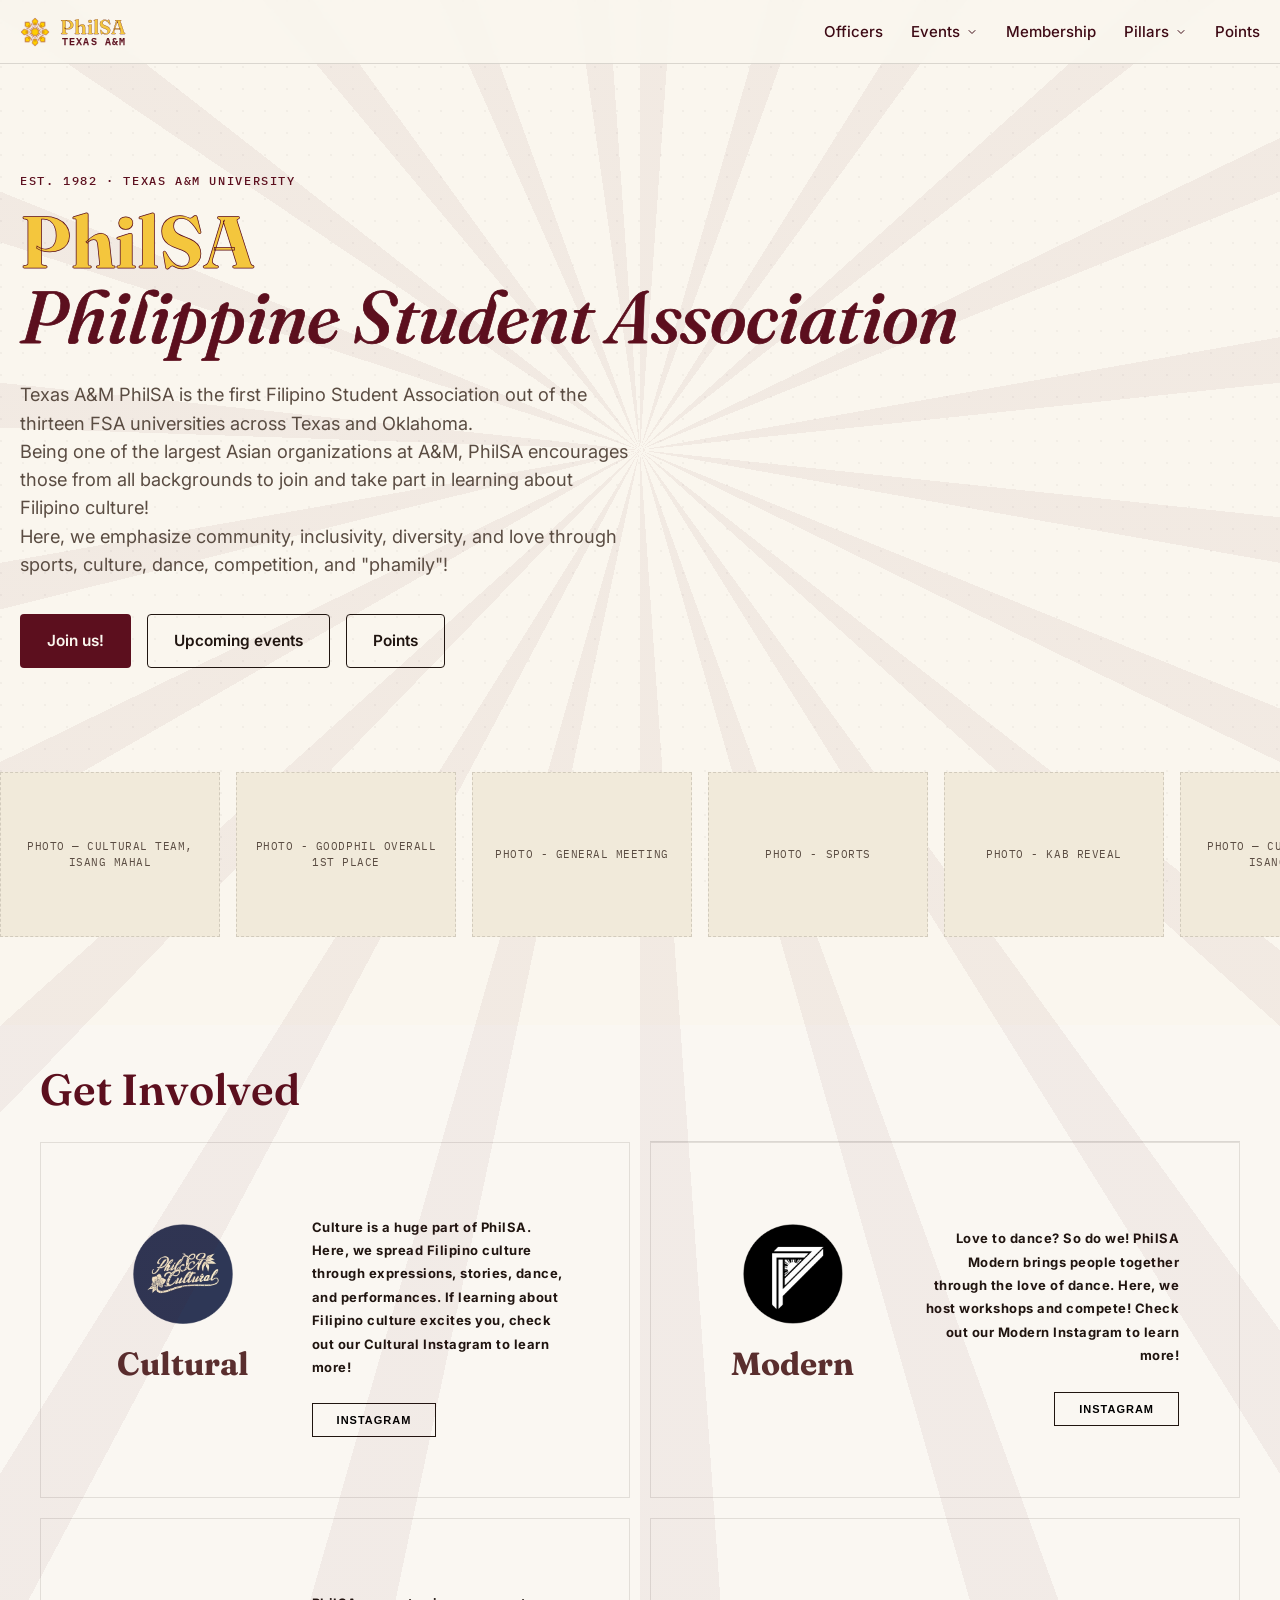
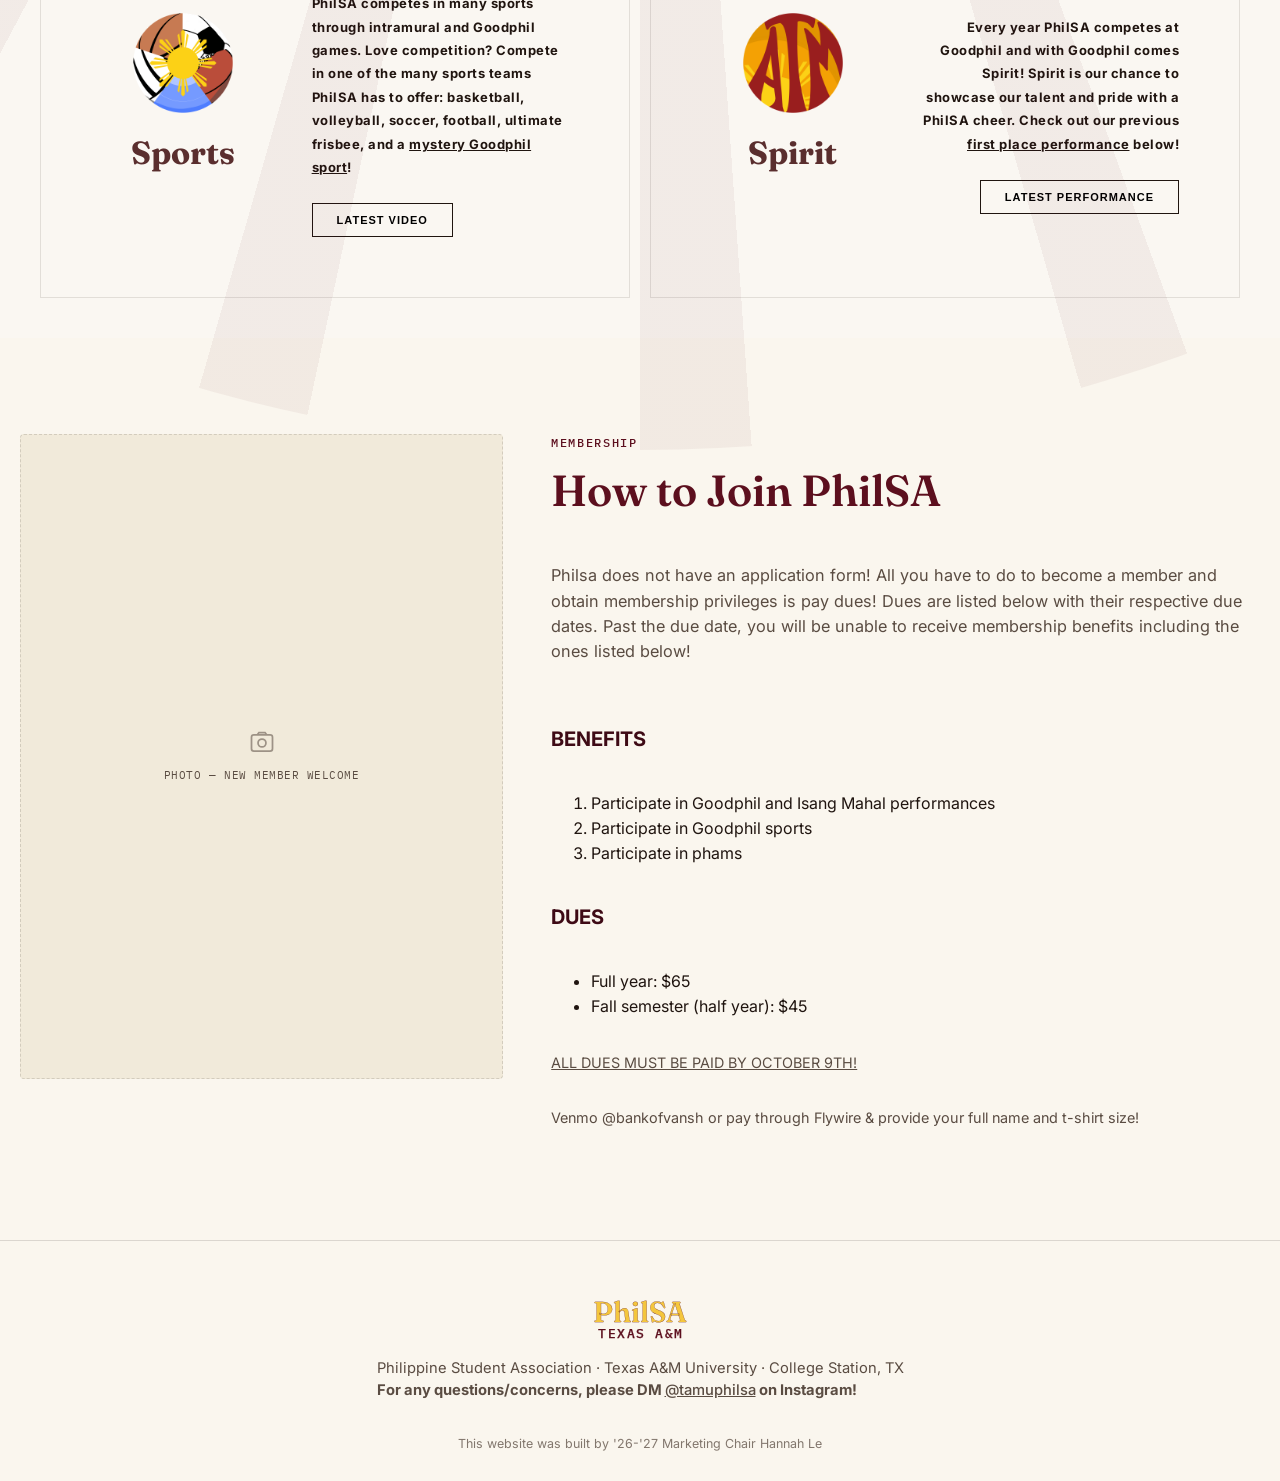
==== index.html @ 08c8b0e0 "Update index.html" ====
<!DOCTYPE html>
<html lang="en">
<head>
<meta charset="UTF-8">
<meta name="viewport" content="width=device-width, initial-scale=1.0">
<title>PhilSA — Texas A&amp;M Philippine Student Association</title>
<meta name="description" content="Texas A&M's Philippine Student Association — building phamily through culture, dance, sports, and service since 1982.">
<link rel="preconnect" href="https://fonts.googleapis.com">
<link rel="preconnect" href="https://fonts.gstatic.com" crossorigin>
<link href="https://fonts.googleapis.com/css2?family=Fraunces:ital,opsz,wght@0,9..144,400;0,9..144,600;0,9..144,700;1,9..144,500&family=Inter:wght@400;500;600;700&family=IBM+Plex+Mono:wght@500&display=swap" rel="stylesheet">
<link rel="stylesheet" href="styles.css">
</head>
<body>

<div class="sun-noise" aria-hidden="true"></div>

<!--Website Header-->
<header class="site-header" id="top">
  <div class="wrap header-inner">
    <a class="brand" href="#top">
      <span class="brand-mark" aria-hidden="true">
        <img src="images/placeholderlogo.png" alt="philsa logo" width="30px" height="30px">
      </span>
      <span class="brand-word">PhilSA<span class="brand-sub">Texas A&amp;M</span></span>
    </a>
    <nav class="main-nav" id="main-nav">
      <a href="officers.html">Officers</a>

      <div class="nav-dropdown">
        <button class="nav-dropdown-toggle" aria-expanded="false" aria-haspopup="true">
          Events
          <svg class="dropdown-caret" viewBox="0 0 24 24" width="12" height="12" fill="none" stroke="currentColor" stroke-width="2" stroke-linecap="round" stroke-linejoin="round">
            <path d="M6 9l6 6 6-6"/>
          </svg>
        </button>
        <div class="nav-dropdown-menu">
          <a href="calendar.html">Calendar</a>
          <a href="isang-mahal.html">Isang Mahal</a>
          <a href="goodphil.html">Goodphil</a>
        </div>
      </div>

      <a href="#join">Membership</a>

      <div class="nav-dropdown">
        <button class="nav-dropdown-toggle" aria-expanded="false" aria-haspopup="true">
          Pillars
          <svg class="dropdown-caret" viewBox="0 0 24 24" width="12" height="12" fill="none" stroke="currentColor" stroke-width="2" stroke-linecap="round" stroke-linejoin="round">
            <path d="M6 9l6 6 6-6"/>
          </svg>
        </button>
        <div class="nav-dropdown-menu">
          <a href="phams.html">Phams</a>
          <a href="philanthropy.html">Philanthropy</a>
          <a href="fundraising.html">Fundraising</a>
          <a href="cultural.html">Cultural</a>
          <a href="modern.html">Modern</a>
          <a href="sports.html">Sports</a>
        </div>
      </div>

      <a href="points.html">Points</a>
    </nav>
    <button class="nav-toggle" id="nav-toggle" aria-label="Toggle navigation" aria-expanded="false">
      <span></span><span></span><span></span>
    </button>
  </div>
</header>

<!--Top of Homepage-->
<main>

  <section class="hero" id="hero">
    <div class="hero-rays" aria-hidden="true" id="hero-rays"></div>
    <div class="wrap hero-inner">
      <div class="hero-copy">
        <p class="eyebrow">Est. 1982 &middot; Texas A&amp;M University</p>
        <h1 class="hero-title">
          <span>PhilSA</span>
          <span class="hero-title-alt">Philippine Student Association</span>
        </h1>
        <p class="hero-sub">
          Texas A&amp;M PhilSA is the first Filipino Student Association out of the thirteen FSA universities across Texas and Oklahoma.<br>Being one of the largest Asian organizations at A&amp;M, PhilSA encourages those from all backgrounds to join and take part in learning about Filipino culture!<br>Here, we emphasize community, inclusivity, diversity, and love through sports, culture, dance, competition, and "phamily"!
        </p>
        <div class="hero-actions">
          <a class="btn btn-primary" href="#join">Join us!</a>
          <a class="btn btn-ghost" href="calendar.html">Upcoming events</a>
          <a class="btn btn-ghost" href="points.html">Points</a>
        </div>
      </div>
    </div>

  <!--Infinite image marquee-->
  <div class="hero-marquee" aria-hidden="true">
    <div class="hero-marquee-track">
      <figure class="img-ph marquee-item">
        <figcaption>Photo — cultural team, Isang Mahal</figcaption>
      </figure>
      <figure class="img-ph marquee-item">
        <figcaption>Photo - Goodphil overall 1st place</figcaption>
      </figure>
      <figure class="img-ph marquee-item">
        <figcaption>Photo - General Meeting</figcaption>
      </figure>
      <figure class="img-ph marquee-item">
        <figcaption>Photo - Sports</figcaption>
      </figure>
      <figure class="img-ph marquee-item">
        <figcaption>Photo - KAB reveal</figcaption>
      </figure>
      <!-- DUPLICATE OF SET FOR INIFINITE LOOP -->
      <figure class="img-ph marquee-item">
        <figcaption>Photo — cultural team, Isang Mahal</figcaption>
      </figure>
      <figure class="img-ph marquee-item">
        <figcaption>Photo - Goodphil overall 1st place</figcaption>
      </figure>
      <figure class="img-ph marquee-item">
        <figcaption>Photo - General Meeting</figcaption>
      </figure>
      <figure class="img-ph marquee-item">
        <figcaption>Photo - Sports</figcaption>
      </figure>
      <figure class="img-ph marquee-item">
        <figcaption>Photo - KAB reveal</figcaption>
      </figure>
      <!-- second duplicate pair, so wide screens never run out of content mid-loop -->
      <figure class="img-ph marquee-item">
        <figcaption>Photo — cultural team, Isang Mahal</figcaption>
      </figure>
      <figure class="img-ph marquee-item">
        <figcaption>Photo - Goodphil overall 1st place</figcaption>
      </figure>
      <figure class="img-ph marquee-item">
        <figcaption>Photo - General Meeting</figcaption>
      </figure>
      <figure class="img-ph marquee-item">
        <figcaption>Photo - Sports</figcaption>
      </figure>
      <figure class="img-ph marquee-item">
        <figcaption>Photo - KAB reveal</figcaption>
      </figure>
      <figure class="img-ph marquee-item">
        <figcaption>Photo — cultural team, Isang Mahal</figcaption>
      </figure>
      <figure class="img-ph marquee-item">
        <figcaption>Photo - Goodphil overall 1st place</figcaption>
      </figure>
      <figure class="img-ph marquee-item">
        <figcaption>Photo - General Meeting</figcaption>
      </figure>
      <figure class="img-ph marquee-item">
        <figcaption>Photo - Sports</figcaption>
      </figure>
      <figure class="img-ph marquee-item">
        <figcaption>Photo - KAB reveal</figcaption>
      </figure>
    </div>
  </div>
</section>

<!--Get Involved Section-->
<div class="cards-grid" id="get-involved">
  <h2 class="section-title">Get Involved</h2>

  <!-- Card 1: Cultural -->
  <div class="card">
    <div class="card-visual">
      <img src="images/cultural.png" alt="Cultural Icon" class="card-image">
      <h2 class="card-title">Cultural</h2>
    </div>
    <div class="card-text text-left">
      <p class="card-description">
        Culture is a huge part of PhilSA. Here, we spread Filipino culture through expressions, stories, dance, and performances. If learning about Filipino culture excites you, check out our Cultural Instagram to learn more!
      </p>
      <a href="https://www.instagram.com/philsacultural?utm_source=ig_web_button_share_sheet&igsh=ZDNlZDc0MzIxNw%3D%3D" class="card-link" target="_blank" rel="noopener noreferrer"><button class="card-button">INSTAGRAM</button></a>
    </div>
  </div>

  <!-- Card 2: Modern -->
  <div class="card shadow-row-top">
    <div class="card-visual">
      <img src="images/modern.png" alt="Modern Icon" class="card-image">
      <h2 class="card-title">Modern</h2>
    </div>
    <div class="card-text text-right">
      <p class="card-description">
        Love to dance? So do we! PhilSA Modern brings people together through the love of dance. Here, we host workshops and compete! Check out our Modern Instagram to learn more!
      </p>
      <a href="https://www.instagram.com/tamumodern/?hl=en" class="card-link" target="_blank" rel="noopener noreferrer"><button class="card-button">INSTAGRAM</button></a>
    </div>
  </div>

  <!-- Card 3: Sports -->
  <div class="card">
     <div class="card-visual">
      <img src="images/sports.png" alt="Sports Icon" class="card-image">
      <h2 class="card-title">Sports</h2>
    </div>
    <div class="card-text text-left">
      <p class="card-description">
        PhilSA competes in many sports through intramural and Goodphil games. Love competition? Compete in one of the many sports teams PhilSA has to offer: basketball, volleyball, soccer, football, ultimate frisbee, and a <u>mystery Goodphil sport</u>!
      </p>
      <a href="#" class="card-link"><button class="card-button">LATEST VIDEO</button></a>
    </div>
  </div>

  <!-- Card 4: Spirit -->
  <div class="card">
    <div class="card-visual">
      <img src="images/spirit.png" alt="Spirit Icon" class="card-image">
      <h2 class="card-title">Spirit</h2>
    </div>
    <div class="card-text text-right">
      <p class="card-description">
        Every year PhilSA competes at Goodphil and with Goodphil comes Spirit! Spirit is our chance to showcase our talent and pride with a PhilSA cheer. Check out our previous <u>first place performance</u> below!
      </p>
      <a href="https://youtu.be/HCFbsJOL01Q?si=XSuB3iCAnVJDgfqN" class="card-link" target="_blank" rel="noopener noreferrer"><button class="card-button">LATEST PERFORMANCE</button></a>
    </div>
  </div>
</div>

<!--Membership Section-->
  <section class="join" id="join">
    <div class="wrap join-inner">
      <figure class="img-ph join-media" style="--ar:3/4">
        <svg class="img-ph-icon" viewBox="0 0 24 24" width="28" height="28" fill="none" stroke="currentColor" stroke-width="1.5"><rect x="3" y="5" width="18" height="14" rx="2"/><circle cx="12" cy="12" r="3.4"/><path d="M8 5l1.4-2h5.2L16 5"/></svg>
        <figcaption>Photo — new member welcome</figcaption>
      </figure>
      <div class="join-content">
        <p class="eyebrow">Membership</p>
        <h2 class="section-title">How to Join PhilSA</h2>
        <p class="join-copy">
          Philsa does not have an application form! All you have to do to become a member and obtain membership privileges is pay dues! Dues are listed below with their respective due dates. Past the due date, you will be unable to receive membership benefits including the ones listed below!
        </p>
        <!--Benefits List-->
        <p class="benefits-dues">BENEFITS</p>
        <ol>
          <li>Participate in Goodphil and Isang Mahal performances</li>
          <li>Participate in Goodphil sports</li>
          <li>Participate in phams</li>
        </ol>
       <!--Dues List-->
       <p class="benefits-dues">DUES</p> 
       <ul>
        <li>Full year: $65</li>
        <li>Fall semester (half year): $45</li>
       </ul>
       <p class="dues-desc"><u>ALL DUES MUST BE PAID BY OCTOBER 9TH!</u></p>
       <p class="dues-desc">Venmo @bankofvansh or pay through Flywire &amp; provide your full name and t-shirt size!</p>

    </div>
    </div>
  </section>

</main>

<footer class="site-footer" id="contact">
  <div class="wrap footer-inner">
    <div>
      <span class="brand-word footer-brand">PhilSA<span class="brand-sub">Texas A&amp;M</span></span>
      <p>Philippine Student Association &middot; Texas A&amp;M University &middot; College Station, TX</p>
    <div class="footer-links">
      <p>For any questions/concerns, please DM <a href="https://www.instagram.com/tamuphilsa/" target="_blank" rel="noopener noreferrer" style="text-decoration: underline">@tamuphilsa</a> on Instagram!</p>
    </div>
  </div>
</div>
  <p class="footer-fine">This website was built by '26-'27 Marketing Chair Hannah Le</p>
</footer>

<script src="script.js"></script>
</body>
</html>
---- styles.css ----
/* ===================================================================
   PhilSA — Texas A&M Philippine Student Association
   Design tokens
   Palette:
     --ivory   #FAF6EE  page background, warm paper
     --ink     #201510  primary text
     --maroon  #5C0F1E  Aggie maroon, deepened & warmed
     --blue    #0D3B8C  Philippine flag blue
     --red     #C8102E  Philippine flag red
     --gold    #F4C63D  sun / accent
   Type:
     display — Fraunces (italic used for emphasis)
     body    — Inter
     utility — IBM Plex Mono (eyebrows, tags, numerals)
=================================================================== */

:root{
  --ivory: #FAF6EE;
  --ivory-dim: #F1EADA;
  --ink: #201510;
  --ink-soft: #5A4C42;
  --maroon: #5C0F1E;
  --maroon-deep: #3E0A15;
  --blue: #0D3B8C;
  --red: #C8102E;
  --gold: #F4C63D;
  --line: rgba(32, 21, 16, 0.14);
  --radius: 4px;
  --max: 1320px;
  --ease: cubic-bezier(.22,.68,0,1);
}

*, *::before, *::after{ box-sizing: border-box; }
html{ scroll-behavior: smooth; }

@media (prefers-reduced-motion: reduce){
  html{ scroll-behavior: auto; }
  *, *::before, *::after{ animation-duration: 0.001ms !important; animation-iteration-count: 1 !important; transition-duration: 0.001ms !important; }
}

body{
  margin: 0;
  background: var(--ivory);
  color: var(--ink);
  font-family: 'Inter', system-ui, sans-serif;
  font-size: 16px;
  line-height: 1.55;
  -webkit-font-smoothing: antialiased;
}

img{ max-width: 100%; display: block; }
a{ color: inherit; }

.wrap{
  max-width: var(--max);
  margin: 0 auto;
  padding: 0 20px;
}

.eyebrow{
  font-family: 'IBM Plex Mono', monospace;
  font-size: 0.72rem;
  letter-spacing: 0.14em;
  text-transform: uppercase;
  color: var(--maroon);
  margin: 0 0 14px;
  font-weight: 500;
}

.section-title{
  font-family: 'Fraunces', serif;
  font-weight: 600;
  font-size: clamp(1.9rem, 3.4vw, 2.8rem);
  line-height: 1.12;
  margin: 0 0 2rem;
  max-width: 20ch;
  color: var(--maroon);
}

.cards-grid > .section-title {
  grid-column: 1/-1;
  margin-bottom: 8px;
}

.text-link{
  display: inline-block;
  margin-top: 1rem;
  font-weight: 600;
  color: var(--maroon);
  text-decoration: none;
  border-bottom: 1.5px solid currentColor;
  padding-bottom: 2px;
}

/* faint sunburst texture across the whole page */
.sun-noise{
  position: fixed;
  inset: 0;
  pointer-events: none;
  z-index: 0;
  background-image: radial-gradient(circle at 1px 1px, rgba(32,21,16,0.035) 1px, transparent 0);
  background-size: 22px 22px;
}

/* ---------------- Header ---------------- */
.site-header{
  position: sticky;
  top: 0;
  z-index: 50;
  background: rgba(250, 246, 238, 0.88);
  backdrop-filter: blur(8px);
  border-bottom: 1px solid var(--line);
}

.header-inner{
  display: flex;
  align-items: center;
  justify-content: space-between;
  padding-top: 16px;
  padding-bottom: 16px;
}

.brand{
  display: flex;
  align-items: center;
  gap: 10px;
  text-decoration: none;
  color: var(--ink);
}

.brand-mark{ color: var(--maroon); display: flex; }

.brand-word{
  font-family: 'Fraunces', serif;
  font-weight: 600;
  font-size: 1.25rem;
  display: flex;
  flex-direction: column;
  line-height: 1.05;
  color: var(--gold);
  -webkit-text-stroke: 0.25px var(--maroon);
}

.brand-sub{
  font-family: 'IBM Plex Mono', monospace;
  font-size: 0.6rem;
  letter-spacing: 0.12em;
  text-transform: uppercase;
  color: var(--maroon);
  font-weight: 500;
  margin-left: 2px;
}

.main-nav{
  display: flex;
  align-items: center;
  gap: 28px;
}

.main-nav a{
  text-decoration: none;
  font-weight: 500;
  font-size: 0.94rem;
  color: var(--maroon-deep);
  position: relative;
  padding: 4px 0;
}

.main-nav a::after{
  content: '';
  position: absolute;
  left: 0; right: 0; bottom: -2px;
  height: 2px;
  background: var(--maroon);
  transform: scaleX(0);
  transform-origin: left;
  transition: transform 0.25s var(--ease);
}

.main-nav a:hover::after{ transform: scaleX(1); }

.nav-toggle{
  display: none;
  flex-direction: column;
  gap: 5px;
  background: none;
  border: none;
  cursor: pointer;
  padding: 6px;
}

.nav-toggle span{
  width: 22px;
  height: 2px;
  background: var(--ink);
  display: block;
}

/* ---------------- Nav dropdown ---------------- */
.nav-dropdown{
  position: relative;
}

.nav-dropdown-toggle{
  display: flex;
  align-items: center;
  gap: 6px;
  background: none;
  border: none;
  font: inherit;
  font-family: 'Inter', sans-serif;
  font-weight: 500;
  font-size: 0.94rem;
  color: var(--maroon-deep);
  cursor: pointer;
  padding: 4px 0;
  margin: 0;
}

.dropdown-caret{
  transition: transform 0.18s var(--ease);
}

.nav-dropdown.is-open .dropdown-caret{
  transform: rotate(180deg);
}

.nav-dropdown-menu{
  position: absolute;
  top: calc(100% + 12px);
  left: 0;
  min-width: 200px;
  background: var(--ivory);
  border: 1px solid var(--line);
  border-radius: var(--radius);
  padding: 10px;
  display: flex;
  flex-direction: column;
  gap: 4px;
  box-shadow: 0 8px 24px rgba(32, 21, 16, 0.12);
  opacity: 0;
  visibility: hidden;
  transform: translateY(-6px);
  transition: opacity 0.18s var(--ease), transform 0.18s var(--ease), visibility 0.18s;
  z-index: 60;
}

.nav-dropdown-menu::before {
  content: '';
  position: absolute;
  top: -12px;
  left: 0;
  right: 0;
  height: 12px;
}

@media (min-width: 681px){
  .nav-dropdown:hover .nav-dropdown-menu{
    opacity: 1;
    visibility: visible;
    transform: translateY(0);
  }

  .nav-dropdown:hover .dropdown-caret{
    transform: rotate(180deg);
  }
}

.nav-dropdown.is-open .nav-dropdown-menu{
  opacity: 1;
  visibility: visible;
  transform: translateY(0);
}

.nav-dropdown-menu a{
  text-decoration: none;
  font-size: 0.9rem;
  font-weight: 500;
  color: var(--ink);
  padding: 8px 10px;
  border-radius: 3px;
  transition: background 0.15s var(--ease);
}

.nav-dropdown-menu a:hover{
  background: var(--ivory-dim);
  color: var(--maroon);
}

/* Mobile: dropdown becomes inline, no absolute positioning */
@media (max-width: 680px){
  .nav-dropdown-toggle{
    width: 100%;
    justify-content: space-between;
  }
  .nav-dropdown-menu{
    position: static;
    box-shadow: none;
    border: none;
    padding: 4px 0 4px 16px;
    opacity: 1;
    visibility: visible;
    transform: none;
    display: none;
  }
  .nav-dropdown.is-open .nav-dropdown-menu{
    display: flex;
  }
}

/* ---------------- Image placeholders ---------------- */
.img-ph{
  aspect-ratio: var(--ar, 4/3);
  margin: 0;
  border: 1.5px dashed var(--line);
  border-radius: var(--radius);
  background: var(--ivory-dim);
  display: flex;
  flex-direction: column;
  align-items: center;
  justify-content: center;
  gap: 10px;
  color: var(--ink-soft);
  width: 100%;
}

.img-ph img{
  width: 100%;
  height: 100%;
  object-fit: cover;
  border-radius: var(--radius);
}

.hero-logo{
  background: transparent;
  border: none;
}

.hero-logo img{
  width: 55%;
  height: 55%;
  object-fit: contain;
  margin: auto;
  border-radius: 0;
}

.img-ph-icon{ opacity: 0.55; flex-shrink: 0; }

.img-ph figcaption{
  font-family: 'IBM Plex Mono', monospace;
  font-size: 0.66rem;
  letter-spacing: 0.05em;
  text-transform: uppercase;
  text-align: center;
  padding: 0 14px;
}

.img-ph--on-dark{
  border-color: rgba(250, 246, 238, 0.35);
  background: rgba(250, 246, 238, 0.06);
  color: rgba(250, 246, 238, 0.75);
  margin-bottom: 20px;
}

.img-ph--banner{ margin-bottom: 40px; }

/* ---------------- Hero ---------------- */
.hero{
  position: relative;
  overflow: hidden;
  padding: 108px 0 88px;
  isolation: isolate;
}

.hero-rays{
  position: fixed;
  top: 50%;
  left: 50%;
  width: 250vmax;
  height: 250vmax;
  transform: translate(-50%, -50%);
  z-index: -1;
  background:
    repeating-conic-gradient(from 0deg,
      rgba(92,15,30,0.05) 0deg 4deg,
      transparent 4deg 16deg);
  border-radius: 50%;
  animation: spin 140s linear infinite;
}

@keyframes spin{ to{ transform: translate(-50%, -46%) rotate(360deg); } }

.hero-inner{
  max-width: var(--max);
  display: grid;
  grid-template-columns: 1fr;
  gap: 56px;
  align-items: center;
}

.hero-title{
  font-family: 'Fraunces', serif;
  font-weight: 700;
  font-size: clamp(2.6rem, 6.2vw, 4.6rem);
  line-height: 1.02;
  margin: 0 0 26px;
  display: flex;
  flex-direction: column;
  color: var(--gold);
  -webkit-text-stroke: 0.75px var(--maroon)
}

.hero-title-alt{
  font-style: italic;
  font-weight: 500;
  color: var(--maroon);
}

.hero-sub{
  font-size: 1.14rem;
  color: var(--ink-soft);
  max-width: 56ch;
  margin: 0 0 36px;
}

.hero-actions{
  display: flex;
  gap: 16px;
  flex-wrap: wrap;
  margin-bottom: 56px;
}

.btn{
  display: inline-flex;
  align-items: center;
  justify-content: center;
  padding: 14px 26px;
  border-radius: var(--radius);
  font-weight: 600;
  font-size: 0.96rem;
  text-decoration: none;
  border: 1.5px solid transparent;
  cursor: pointer;
  transition: transform 0.18s var(--ease), background 0.18s var(--ease), border-color 0.18s var(--ease);
}

.btn:hover{ transform: translateY(-2px); }

.btn-primary{
  background: var(--maroon);
  color: var(--ivory);
}

.btn-primary:hover{ background: var(--maroon-deep); }

.btn-ghost{
  background: transparent;
  border-color: var(--ink);
  color: var(--ink);
}

.btn-ghost:hover{ background: var(--ink); color: var(--ivory); }

.quick-links{
  display: grid;
  grid-template-columns: repeat(3, minmax(0,1fr));
  gap: 24px;
  margin: 0;
  padding-top: 32px;
  padding-bottom: 32px;
  border-top: 1px solid var(--line);
  border-bottom: 1px solid var(--line);
}

.quick-links-title {
  grid-column: 1/-1;
  text-align: center;
  font-weight: bold;
  text-transform: uppercase;
}

.links-row {
  grid-column: 1/-1;
  display: flex;
  justify-content: center;
  gap: 20px;
}

.quick-links dt{
  font-family: 'Fraunces', serif;
  font-weight: 600;
  font-size: 2rem;
  color: var(--maroon);
}

.quick-links dd{
  margin: 4px 0 0;
  font-size: 0.85rem;
  color: var(--ink-soft);
}

.hero-media{ 
  align-self: stretch;
  max-width: 640px;
  margin: 56px auto;
 }

/* ---------------- Hero image marquee ---------------- */
.hero-marquee{
  width: auto;
  margin-left: calc(50% - 50vw);
  margin-right: calc(50% - 50vw);
  margin-top: 48px;
  overflow: hidden;
}

.hero-marquee-track{
  display: flex;
  gap: 16px;
  width: max-content;
  animation: marquee-scroll-right 32s linear infinite;
}

.marquee-item{
  flex: 0 0 auto;
  width: 220px;
  margin: 0;
  border-radius: 0;
}

.marquee-item--large{
  width: 340px;
}

@keyframes marquee-scroll-right{
  from{ transform: translateX(-50%); }
  to{ transform: translateX(0); }
}

@media (prefers-reduced-motion: reduce){
  .hero-marquee-track{ animation: none; }
}

 /*Image slideshow*/
 .slideshow-wrap {
  display: flex;
  align-items: center;
  gap: 16px;
 }
 
 .slideshow {
  position: relative;
  aspect-ratio: var(--ar, 16/9);
  overflow: hidden;
  border-radius: var(--radius);
  border: 1.5px dashed var(--line);
 }

 .slideshow-track {
  display: flex;
  height: 100%;
  transition: transform 0.5s var(--ease);
 }

 .slide {
  flex: 0 0 100%;
  aspect-ratio: unset;
  border: none;
  border-radius: 0;
  height: 100%;
 }

 .slide-btn {
  position: static;
  transform: none;
  background:transparent;
  border: 1.5px solid var(--maroon);
  color: var(--maroon);
  width: 38px;
  height: 38px;
  border-radius: 50%;
  cursor: pointer;
  display: flex;
  align-items: center;
  justify-content: center;
  padding: 0;
  line-height: 0;
  flex-shrink: 0;
  transition: background 0.18s var(--ease), color 0.18s var(--ease);
 }

 .slide-btn svg {
  display: block;
 }

 .slide-btn:hover {
  background: var(--ink);
  color: var(--ivory);
 }

 .slide-prev{ left: 14px; }
 .slide-next{ right: 14px; }

 .slide-pause {
  margin: 16px auto 0;
  display: flex;
 }

 .slide-dots {
  position: static;
  transform: none;
  display: flex;
  justify-content: center;
  gap: 8px;
  margin: 16px 0;
 }
 
 .slide-dot {
  width: 8px;
  height: 8px;
  border-radius: 50%;
  background: rgba(32,21,16,0.25);
  border: none;
  cursor: pointer;
  padding: 0;
  transition: background 0.18s var(--ease);
 }

 .slide-dot.is-active {
  background: var(--maroon);
 }

/* FOUR TEAMS LAYOUT */
/* Core Grid Layout */
.cards-grid {
  display: grid;
  grid-template-columns: repeat(2, 1fr);
  gap: 20px;
  background-color: #faf7f2; 
  padding: 40px;
  max-width: var(--max);
  margin: 0 auto;
}
/* Individual Card Styling */
.card {
  background-color: #faf7f2;
  border: 1px solid #e2ded8;
  padding: 60px;
  gap: 40px;
  display: flex;
  justify-content: space-between;
  align-items: center;
}

/* Text Containers */
.card-text {
  display: flex;
  flex-direction: column;
  width: 55%;
  font-family: 'Inter', sans-serif;
}

.text-left {
  align-items: flex-start;
  text-align: left;
}

.text-right {
  align-items: flex-end;
  text-align: right;
}

/* Typography matching image rules */
.card-description {
  font-size: 13px;
  line-height: 1.8;
  font-weight: 700;
  letter-spacing: 0.5px;
  color: var(--ink);
  margin-bottom: 24px;
}

/* Image/Title Alignment Component */
.card-visual {
  display: flex;
  flex-direction: column;
  align-items: center;
  justify-content: center;
  width: 35%;
}

.card-image {
  max-width: 100px;
  height: auto;
}

.card-title {
  font-size: 32px;
  font-family: 'Fraunces', serif;
  font-weight: bold;
  margin-top: 15px;
  color: #5a2e2e;
}

/* Button & Border Properties */
.card-button {
  background-color: transparent;
  border: 1.5px solid var(--ink);
  padding: 10px 24px;
  font-size: 11px;
  font-weight: bold;
  letter-spacing: 1px;
  cursor: pointer;
  transition: all 0.2s ease;
}

.card-button:hover {
  background-color: var(--ink);
  color: #ffffff;
}

.card-link {
  text-decoration: none;
}


/* ---------------- Officers page ---------------- */
.officers-hero{
  padding: 108px 0 24px;
  text-align: center;
}

.officers-hero .eyebrow{
  display: block;
  text-align: center;
}

.officers-hero .section-title{
  max-width: none;
  margin: 0 auto 18px;
}

.officers-hero p{
  color: var(--ink-soft);
  font-size: 1.05rem;
  max-width: 60ch;
  margin: 0 auto;
}

.officers{
  padding: 16px 0 96px;
}

.officer-group{
  margin-bottom: 72px;
}

.officer-group:last-child{
  margin-bottom: 0;
}

.officer-group-title{
  font-family: 'IBM Plex Mono', monospace;
  font-size: 0.78rem;
  letter-spacing: 0.14em;
  text-transform: uppercase;
  color: var(--maroon);
  border-bottom: 1px solid var(--line);
  padding-bottom: 14px;
  margin: 0 0 36px;
}

.officer-grid{
  display: grid;
  grid-template-columns: repeat(4, minmax(0,1fr));
  gap: 40px 24px;
}

.officer-card{
  text-align: center;
}

.officer-photo{
  aspect-ratio: 4 / 5;
  border-radius: var(--radius);
  overflow: hidden;
  margin: 0 0 18px;
}

.officer-photo.img-ph{
  border-style: dashed;
}

.officer-name{
  font-family: 'Fraunces', serif;
  font-weight: 600;
  font-size: 1.15rem;
  color: var(--ink);
  margin: 0 0 4px;
}

.officer-role{
  font-family: 'IBM Plex Mono', monospace;
  font-size: 0.7rem;
  letter-spacing: 0.06em;
  text-transform: uppercase;
  color: var(--maroon);
  margin: 0;
}

@media (max-width: 900px){
  .officer-grid{ grid-template-columns: repeat(2, minmax(0,1fr)); }
}

@media (max-width: 560px){
  .officer-grid{ grid-template-columns: 1fr; max-width: 320px; margin-left: auto; margin-right: auto; }
}

/* ---------------- Events ---------------- */
.events{ padding: 96px 0; }

.event-grid{
  display: grid;
  grid-template-columns: repeat(3, minmax(0,1fr));
  grid-auto-rows: 1fr;
  gap: 20px;
}

.event-card{
  background: var(--ivory);
  border: 1px solid var(--line);
  border-radius: var(--radius);
  padding: 28px;
  transition: border-color 0.2s var(--ease), transform 0.2s var(--ease);
}

.event-card:hover{
  border-color: var(--maroon);
  transform: translateY(-3px);
}

.event-card--feature{
  grid-column: span 2;
  grid-row: span 2;
  background: var(--maroon);
  color: var(--ivory);
  display: flex;
  flex-direction: column;
  justify-content: flex-end;
  min-height: 300px;
}

.event-card--feature .event-tag{ color: var(--gold); }
.event-card--feature h3{ font-size: 2rem; }
.event-card--feature p:last-child{ color: rgba(250,246,238,0.85); }

.event-tag{
  font-family: 'IBM Plex Mono', monospace;
  font-size: 0.7rem;
  letter-spacing: 0.08em;
  text-transform: uppercase;
  color: var(--maroon);
  margin: 0 0 12px;
}

.event-card h3{
  font-family: 'Fraunces', serif;
  font-size: 1.4rem;
  font-weight: 600;
  margin: 0 0 10px;
}

.event-card p:last-child{ margin: 0; color: var(--ink-soft); font-size: 0.94rem; }

/* ---------------- Culture split ---------------- */
.culture{ padding: 96px 0; background: var(--ivory-dim); }

.culture-inner{
  display: grid;
  grid-template-columns: 1.2fr 0.8fr;
  gap: 56px;
  align-items: center;
}

.culture-copy p{ color: var(--ink-soft); font-size: 1.02rem; max-width: 52ch; }

.culture-gallery{
  display: grid;
  grid-template-columns: repeat(3, minmax(0,1fr));
  gap: 12px;
  max-width: 420px;
  margin-top: 28px;
}

.culture-visual{
  position: relative;
  aspect-ratio: 4 / 3;
  border-radius: var(--radius);
  overflow: hidden;
  display: grid;
  grid-template-columns: 1fr 1fr;
}

.flag-block{ position: relative; }
.flag-block--blue{ background: var(--blue); }
.flag-block--red{ background: var(--red); }

.flag-block--sun{
  position: absolute;
  inset: 0;
  margin: auto;
  width: 96px;
  height: 96px;
  background: var(--ivory);
  border-radius: 50%;
  display: flex;
  align-items: center;
  justify-content: center;
  color: var(--gold);
  box-shadow: 0 0 0 6px var(--ivory-dim);
}

/* ---------------- Join / form ---------------- */
.join{ padding: 96px 0; }

.join-inner{
  max-width: var(--max);
  display: grid;
  grid-template-columns: 0.75fr 1.1fr;
  gap: 48px;
  align-items: start;
}

.join-media{ position: sticky; top: 100px; }

.join-copy{ color: var(--ink-soft); font-size: 1.02rem; margin-bottom: 40px; }

.benefits-dues {
  font-weight: bold;
  font-size: 1.25rem;
  color: var(--maroon-deep)
}

/* ---------------- Footer ---------------- */
.site-footer{
  padding: 56px 0 28px;
  border-top: 1px solid var(--line);
}

.footer-inner{
  display: flex;
  flex-direction: column;
  align-items: center;
  text-align: center;
  gap: 24px;
}

.footer-brand {
  font-size: 1.8rem;
}

.footer-brand .brand-sub{ 
  font-size: 0.8rem;
  margin-bottom: 16px;
}

.footer-inner p{ color: var(--ink-soft); margin: 0; font-size: 0.92rem; }

.footer-links{ 
  display: flex; gap: 22px; flex-wrap: wrap;
  font-weight: bold;
 }

.footer-links a{ text-decoration: none; font-weight: 500; font-size: 0.92rem; }
.footer-links a:hover{ color: var(--maroon); }

.footer-fine{
  max-width: var(--max);
  margin: 32px auto 0;
  padding: 0 28px;
  font-size: 0.78rem;
  color: var(--ink-soft);
  opacity: 0.75;
  text-align: center;
}

/* focus visibility */
a:focus-visible, button:focus-visible, input:focus-visible, select:focus-visible{
  outline: 2px solid var(--maroon);
  outline-offset: 2px;
}

/* reveal-on-scroll */
.reveal{ opacity: 0; transform: translateY(18px); transition: opacity 0.6s var(--ease), transform 0.6s var(--ease); }
.reveal.is-visible{ opacity: 1; transform: translateY(0); }

/* ---------------- Responsive ---------------- */
@media (max-width: 900px){
  .mission-list{ grid-template-columns: repeat(2, minmax(0,1fr)); }
  .event-grid{ grid-template-columns: repeat(2, minmax(0,1fr)); }
  .event-card--feature{ grid-column: span 2; grid-row: span 1; min-height: 220px; }
  .culture-inner{ grid-template-columns: 1fr; }
  .culture-visual{ order: -1; }
  .hero-inner{ grid-template-columns: 1fr; }
  .hero-media{ max-width: 480px; margin: 56px auto; }
  .join-inner{ grid-template-columns: 1fr; }
  .join-media{ position: static; max-width: 320px; margin: 0 auto; }
}

@media (max-width: 680px){
  .main-nav{
    position: absolute;
    top: 100%; left: 0; right: 0;
    background: var(--ivory);
    border-bottom: 1px solid var(--line);
    flex-direction: column;
    padding: 20px 28px;
    gap: 18px;
    display: none;
  }
  .main-nav.is-open{ display: flex; }
  .nav-toggle{ display: flex; }
  .hero{ padding: 72px 0 56px; }
  .hero-stats{ grid-template-columns: 1fr; gap: 18px; }
  .mission-list{ grid-template-columns: 1fr; }
  .event-grid{ grid-template-columns: 1fr; }
  .event-card--feature{ grid-column: span 1; }
  .footer-inner{ flex-direction: column; }
}
/* ---------------- Isang Mahal page ---------------- */
.isang-hero{
  padding: 108px 0 88px;
}

.isang-hero-inner{
  display: grid;
  grid-template-columns: 1.2fr 0.8fr;
  gap: 56px;
  align-items: center;
}

.isang-title{
  font-family: 'Fraunces', serif;
  font-weight: 700;
  font-size: clamp(2.6rem, 6vw, 4rem);
  line-height: 1.05;
  margin: 0 0 22px;
  color: var(--ink);
  display: flex;
  flex-direction: column;
  gap: 6px;
}

.isang-title-sub{
  font-style: italic;
  font-weight: 500;
  font-size: 0.42em;
  color: var(--maroon);
}

.isang-sub{
  font-size: 1.08rem;
  color: var(--ink-soft);
  max-width: 52ch;
  margin: 0 0 32px;
}

.isang-actions{
  display: flex;
  gap: 16px;
  flex-wrap: wrap;
}

.isang-about{
  padding: 96px 0;
  background: var(--ivory-dim);
}

.isang-about-inner{
  display: grid;
  grid-template-columns: 1.2fr 0.8fr;
  gap: 56px;
  align-items: center;
}

.isang-about-inner--reverse{
  grid-template-columns: 0.8fr 1.2fr;
}

.isang-about-inner--reverse .isang-about-copy{
  order: 2;
  text-align: right;
}

.isang-about-inner--reverse .isang-about-copy p{
  margin-left: auto;
}

.isang-about-inner--reverse .isang-about-copy .section-title{
  margin-left: auto;
}

.isang-about-inner--reverse .img-ph{
  order: 1;
}

.isang-about-copy p{
  color: var(--ink-soft);
  font-size: 1.02rem;
  max-width: 54ch;
  margin: 0 0 18px;
}

.isang-winners{ padding: 96px 0; }

.winners-header{
  display: grid;
  grid-template-columns: auto 1fr;
  align-items: stretch;
  gap: 24px;
}

.winners-logo{
  width: auto;
  margin: 0;
}

.winners-logo .img-ph-icon{
  opacity: 0.55;
}

.winners-grid{
  display: flex;
  flex-direction: column;
  gap: 32px;
  margin-top: 40px;
}

.winners-column{
  display: grid;
  grid-template-columns: 200px repeat(3, minmax(0,1fr));
  align-items: center;
  gap: 16px 24px;
  padding-bottom: 32px;
  border-bottom: 1px solid var(--line);
}

.winners-column:last-child{
  border-bottom: none;
  padding-bottom: 0;
}

.winners-column-title{
  font-family: 'Fraunces', serif;
  font-weight: 600;
  font-size: 2rem;
  text-align: left;
  color: var(--maroon);
  margin: 0;
}

.winner-slot{
  display: flex;
  flex-direction: column;
  gap: 10px;
  flex: 1;
  min-width: 0;
}

.winner-place{
  font-family: 'IBM Plex Mono', monospace;
  font-size: 0.7rem;
  letter-spacing: 0.08em;
  text-transform: uppercase;
  text-align: center;
  color: var(--ink-soft);
  margin: 0;
}

.winner-performance{
  font-family: 'Fraunces', serif;
  font-weight: 600;
  font-size: 0.95rem;
  text-align: center;
  color: var(--ink);
  margin: 0;
}

.categories{ padding: 96px 0; }

.category-grid{
  display: grid;
  grid-template-columns: 1fr;
  gap: 24px;
}

.category-card{
  display: flex;
  align-items: center;
  gap: 40px;
  background: var(--ivory);
  border: 1px solid var(--line);
  border-radius: var(--radius);
  padding: 36px;
  transition: border-color 0.2s var(--ease), transform 0.2s var(--ease);
}

.category-card:hover{
  border-color: var(--maroon);
  transform: translateY(-3px);
}

.category-card-copy{
  flex: 1;
  min-width: 0;
}

.category-video{
  flex: 1;
  min-width: 0;
}

.category-video iframe{
  width: 100%;
  aspect-ratio: 16 / 9;
  height: auto;
  border: none;
  border-radius: var(--radius);
  display: block;
}

.category-tag{
  font-family: 'IBM Plex Mono', monospace;
  font-size: 0.7rem;
  letter-spacing: 0.08em;
  text-transform: uppercase;
  color: var(--maroon);
  margin: 0 0 12px;
}

.category-card h3{
  font-family: 'Fraunces', serif;
  font-size: 1.6rem;
  font-weight: 600;
  margin: 0 0 12px;
}

.category-card p{
  color: var(--ink-soft);
  margin: 0;
}

.venue-grid{
  display: grid;
  grid-template-columns: repeat(2, 1fr);
  gap: 16px;
}

.venue-card{
  position: relative;
  border-radius: var(--radius);
  overflow: hidden;
}

.venue-image{
  width: 100%;
  margin: 0;
}

.venue-label{
  position: absolute;
  inset: 0;
  display: flex;
  align-items: flex-end;
  justify-content: center;
  padding-bottom: 16px;
  font-family: 'Fraunces', serif;
  font-weight: 600;
  font-size: 1.2rem;
  letter-spacing: 0.02em;
  color: var(--ivory);
  background: linear-gradient(to top, rgba(32, 21, 16, 0.65), rgba(32, 21, 16, 0) 55%);
}

.history-fact{
  padding: 72px 0;
  background: var(--maroon);
}

.history-fact-inner{
  max-width: 720px;
  margin: 0 auto;
  text-align: center;
}

.history-fact-inner p{
  font-family: 'Fraunces', serif;
  font-style: italic;
  font-weight: 500;
  font-size: clamp(1.4rem, 2.6vw, 2rem);
  line-height: 1.3;
  color: var(--ivory);
  margin: 0 0 18px;
}

.history-fact-inner span{
  font-family: 'IBM Plex Mono', monospace;
  font-size: 0.72rem;
  letter-spacing: 0.08em;
  text-transform: uppercase;
  color: var(--gold);
}

.schools{ padding: 96px 0; }

.school-list{
  display: flex;
  flex-wrap: wrap;
  gap: 12px;
  margin-top: 28px;
}

.school-chip{
  font-family: 'IBM Plex Mono', monospace;
  font-size: 0.76rem;
  letter-spacing: 0.04em;
  text-transform: uppercase;
  color: var(--maroon);
  border: 1px solid var(--line);
  border-radius: 999px;
  padding: 10px 18px;
  background: var(--ivory-dim);
}

.isang-information {
  border-bottom: 1px solid var(--line);
  padding-bottom: 40px;
}

.tickets,
.schedule{
  margin-top: 32px;
}

.tickets p,
.schedule p{
  color: var(--ink-soft);
  margin: 0;
}

.isang-gallery{
  padding: 96px 0;
  background: var(--ivory-dim);
}

.isang-gallery-grid{
  display: grid;
  grid-template-columns: repeat(4, minmax(0,1fr));
  gap: 20px;
  margin-top: 28px;
}

.video-ph{
  aspect-ratio: 16 / 9;
  border: 1.5px dashed var(--line);
  border-radius: var(--radius);
  background: var(--ivory-dim);
  display: flex;
  flex-direction: column;
  align-items: center;
  justify-content: center;
  gap: 10px;
  color: var(--ink-soft);
  width: 100%;
}

.video-ph-icon{ opacity: 0.55; }

.video-ph figcaption{
  font-family: 'IBM Plex Mono', monospace;
  font-size: 0.66rem;
  letter-spacing: 0.05em;
  text-transform: uppercase;
  text-align: center;
  padding: 0 14px;
}

@media (max-width: 900px){
  .isang-hero-inner{ grid-template-columns: 1fr; }
  .isang-hero .img-ph{ order: -1; max-width: 360px; margin: 0 auto; }
  .isang-about-inner{ grid-template-columns: 1fr; }
  .isang-about-inner .img-ph{ order: -1; max-width: 360px; margin: 0 auto; }
  .category-grid{ grid-template-columns: 1fr; }
  .category-card{ flex-direction: column; align-items: stretch; }
  .winners-column{ grid-template-columns: 1fr; }
  .isang-gallery-grid{ grid-template-columns: repeat(2, minmax(0,1fr)); }
}

@media (max-width: 560px){
  .isang-gallery-grid{ grid-template-columns: 1fr; }
  .venue-grid{ grid-template-columns: 1fr; }
}

/* ---------------- Missing rules for renamed/edited pages ---------------- */
.hero-copy{
  display: flex;
  flex-direction: column;
}

.join-content{
  display: flex;
  flex-direction: column;
}

.shadow-row-top{
  box-shadow: 0 -1px 0 var(--line);
}

.dues-desc{
  font-size: 0.9rem;
  color: var(--ink-soft);
  margin-top: 18px;
}

.slide-pause-icon{
  display: flex;
  align-items: center;
  justify-content: center;
}

/* ---------------- Calendar page ---------------- */
#calendar iframe{
  display: block;
  margin: 0 auto;
  max-width: 100%;
  border: 0;
}

/* ---------------- Points page ---------------- */
.points-search-section .wrap{
  text-align: center;
}

.points-search-section .section-title{
  width: fit-content;
  margin-left: auto;
  margin-right: auto;
}

.points-search{
  display: flex;
  gap: 12px;
  max-width: 480px;
  margin: 0 auto 32px;
  justify-content: center;
}

.points-search-input{
  flex: 1;
  font-family: 'Inter', sans-serif;
  font-size: 1rem;
  padding: 12px 16px;
  border: 1.5px solid var(--line);
  border-radius: var(--radius);
  background: var(--ivory);
  color: var(--ink);
}

.points-search-input:focus{
  outline: 2px solid var(--maroon);
  outline-offset: 1px;
  border-color: var(--maroon);
}

.points-search-btn{
  padding: 12px 24px;
  white-space: nowrap;
}

.points-table-wrap{
  border: 1px solid var(--line);
  border-radius: var(--radius);
  overflow: hidden;
  background: var(--ivory);
}

.points-table{
  width: 100%;
  border-collapse: collapse;
}

.points-table th{
  font-family: 'IBM Plex Mono', monospace;
  font-size: 0.7rem;
  letter-spacing: 0.08em;
  text-transform: uppercase;
  color: var(--maroon);
  text-align: left;
  padding: 14px 20px;
  border-bottom: 1px solid var(--line);
  background: var(--ivory-dim);
}

.points-table td{
  padding: 14px 20px;
  border-bottom: 1px solid var(--line);
  color: var(--ink);
  font-size: 0.96rem;
}

.points-table tr:last-child td{
  border-bottom: none;
}

.points-empty{
  padding: 20px;
  margin: 0;
  color: var(--ink-soft);
  font-size: 0.94rem;
  text-align: center;
}

.points-req-inner{
  display: grid;
  grid-template-columns: minmax(0, 1fr) minmax(200px, 300px);
  gap: 56px;
  align-items: stretch;
}

.points-req-img{
  margin: 0;
  aspect-ratio: auto;
  height: 100%;
}

.points-req-groups{
  display: grid;
  grid-template-columns: minmax(0, 1fr) minmax(0, 2fr);
  gap: 0;
}

.points-req-group{
  padding: 0 40px;
}

.points-req-group:first-child{
  padding-left: 0;
}

.points-req-group:last-child{
  padding-right: 0;
}

.points-req-group--split{
  border-left: 1px solid var(--line);
}

.points-req-groups .benefits-dues{
  margin: 0 0 14px;
}

.points-req-lists{
  display: grid;
  grid-template-columns: 1fr 1fr;
  gap: 0 40px;
  margin-top: 20px;
}

.points-req-groups ul{
  list-style: none;
  margin: 0;
  padding: 0;
}

.points-req-groups li{
  display: flex;
  align-items: baseline;
  padding: 14px 0;
  border-bottom: 1px solid var(--line);
}

.points-req-groups li:first-child{
  border-top: 1px solid var(--line);
}

.points-req-groups .points-req-label{
  font-family: 'IBM Plex Mono', monospace;
  font-size: 0.72rem;
  letter-spacing: 0.06em;
  text-transform: uppercase;
  color: var(--ink-soft);
  margin: 0;
}

@media (max-width: 900px){
  .points-req-inner{ grid-template-columns: 1fr; align-items: stretch; }
  .points-req-img{ order: -1; max-width: 320px; margin: 0 auto; aspect-ratio: 4/3; height: auto; }
  .points-req-groups{ grid-template-columns: 1fr; gap: 40px; }
  .points-req-group{ padding: 0; }
  .points-req-group--split{ border-left: none; border-top: 1px solid var(--line); padding-top: 40px; }
}

@media (max-width: 680px){
  .points-search{ flex-direction: column; }
  .points-req-lists{ grid-template-columns: 1fr; gap: 32px 0; }
}
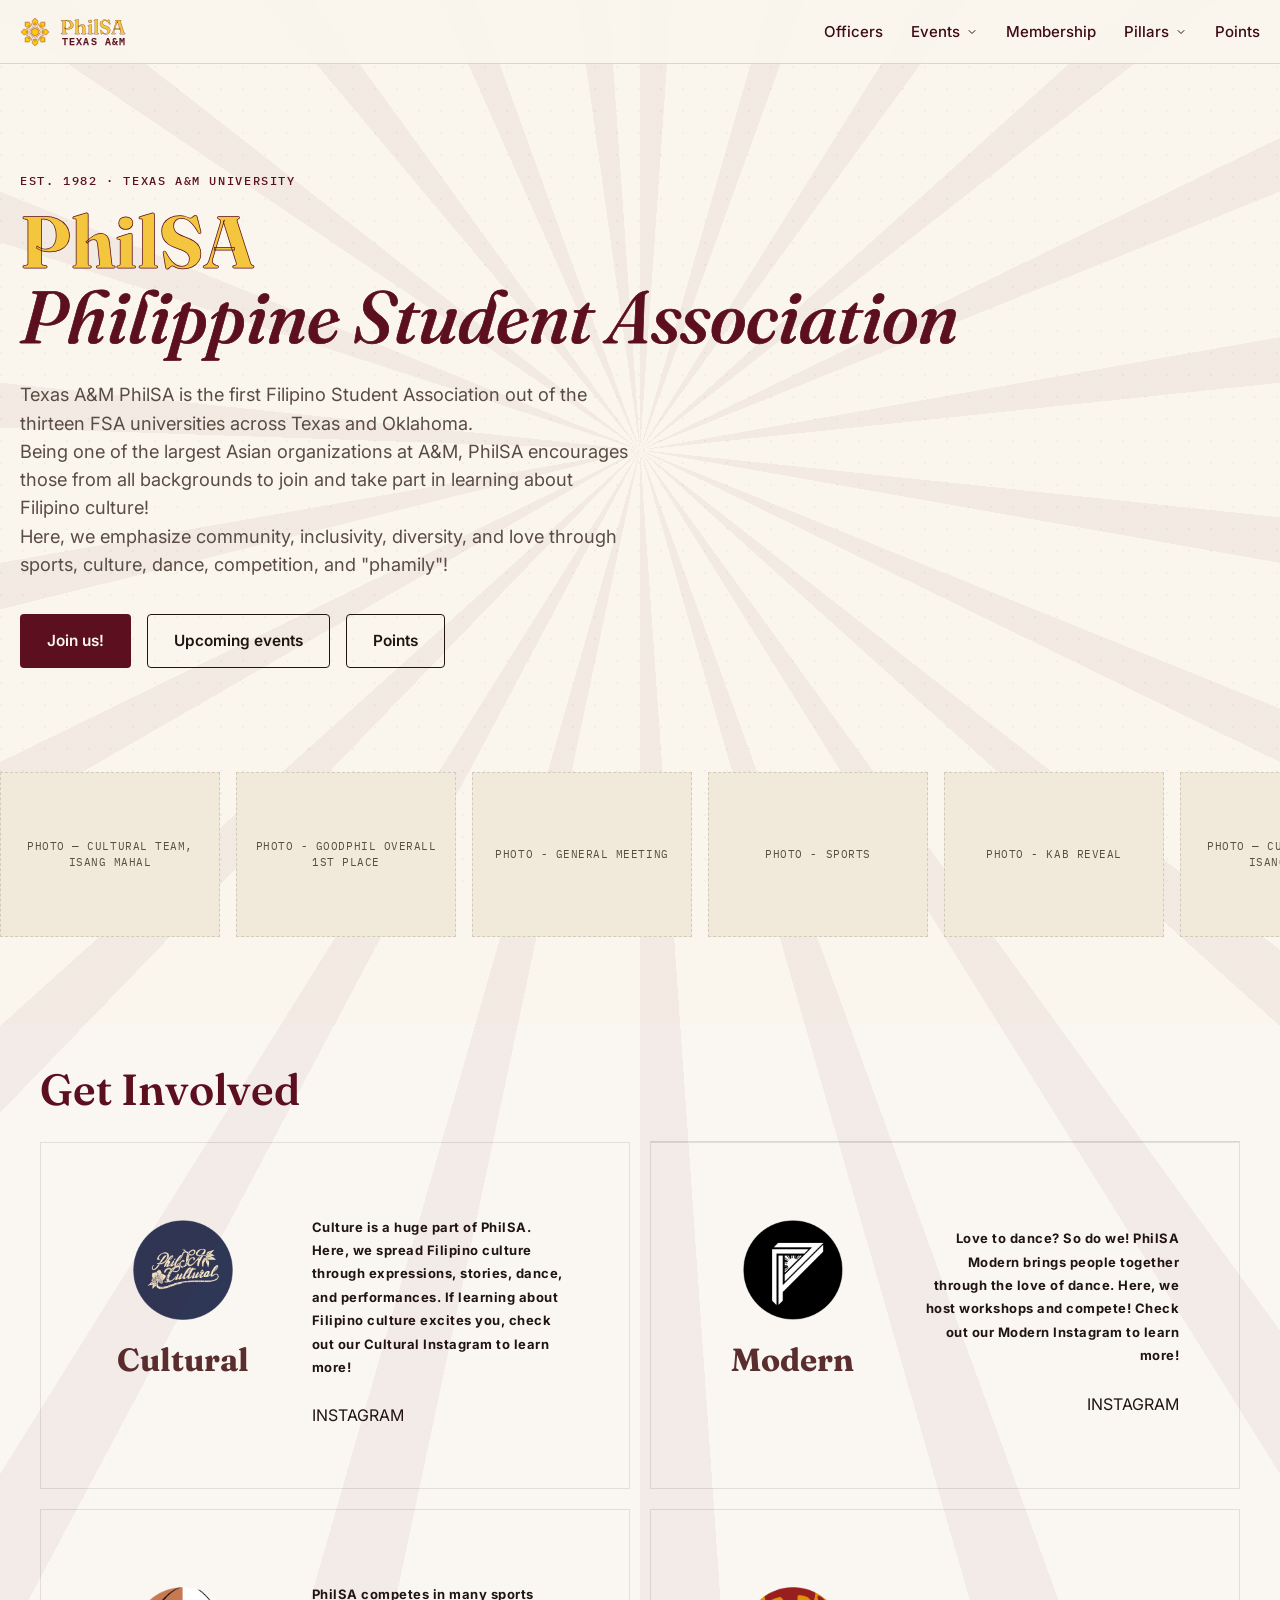
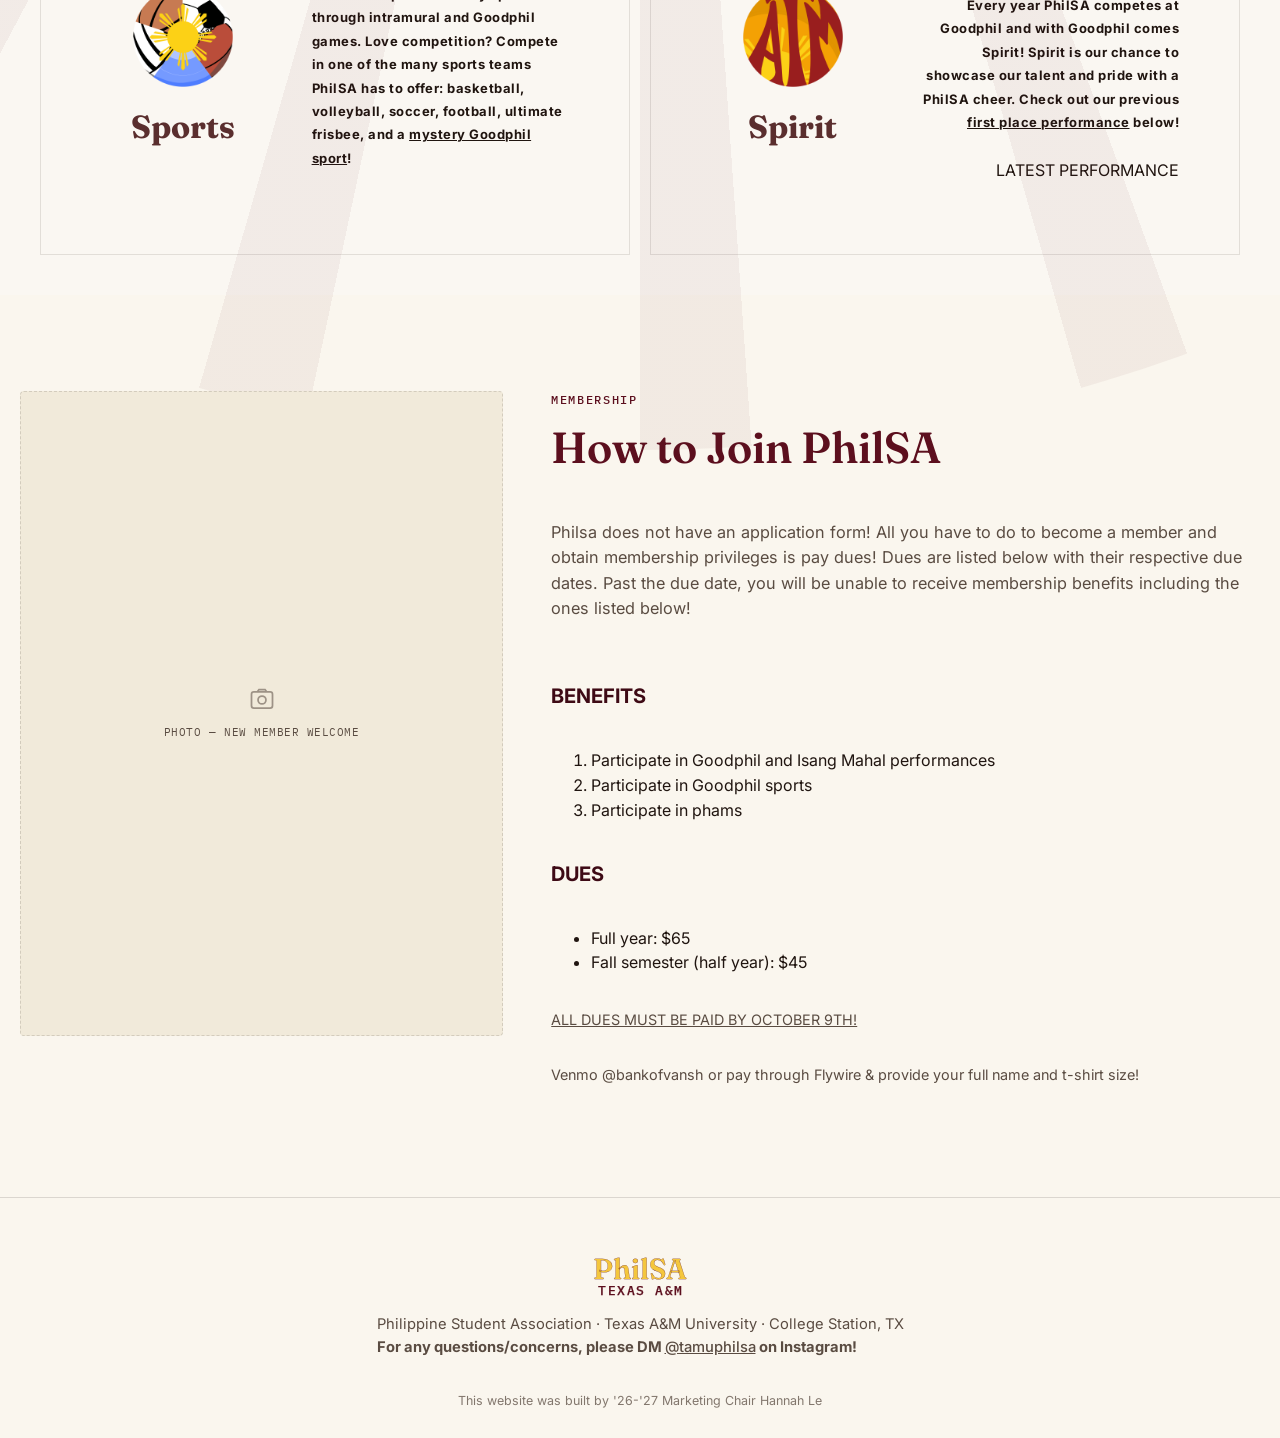
==== commit 30b74d01: "Update index.html" ====
--- a/index.html
+++ b/index.html
@@ -173,7 +173,7 @@
       <p class="card-description">
         Culture is a huge part of PhilSA. Here, we spread Filipino culture through expressions, stories, dance, and performances. If learning about Filipino culture excites you, check out our Cultural Instagram to learn more!
       </p>
-      <a href="https://www.instagram.com/philsacultural?utm_source=ig_web_button_share_sheet&igsh=ZDNlZDc0MzIxNw%3D%3D" class="card-link" target="_blank" rel="noopener noreferrer"><button class="card-button">INSTAGRAM</button></a>
+      <a href="https://www.instagram.com/philsacultural?utm_source=ig_web_button_share_sheet&igsh=ZDNlZDc0MzIxNw%3D%3D" class="card-link" target="_blank" rel="noopener noreferrer">INSTAGRAM</a>
     </div>
   </div>
 
@@ -187,7 +187,7 @@
       <p class="card-description">
         Love to dance? So do we! PhilSA Modern brings people together through the love of dance. Here, we host workshops and compete! Check out our Modern Instagram to learn more!
       </p>
-      <a href="https://www.instagram.com/tamumodern/?hl=en" class="card-link" target="_blank" rel="noopener noreferrer"><button class="card-button">INSTAGRAM</button></a>
+      <a href="https://www.instagram.com/tamumodern/?hl=en" class="card-link" target="_blank" rel="noopener noreferrer">INSTAGRAM</a>
     </div>
   </div>
 
@@ -201,7 +201,6 @@
       <p class="card-description">
         PhilSA competes in many sports through intramural and Goodphil games. Love competition? Compete in one of the many sports teams PhilSA has to offer: basketball, volleyball, soccer, football, ultimate frisbee, and a <u>mystery Goodphil sport</u>!
       </p>
-      <a href="#" class="card-link"><button class="card-button">LATEST VIDEO</button></a>
     </div>
   </div>
 
@@ -215,7 +214,7 @@
       <p class="card-description">
         Every year PhilSA competes at Goodphil and with Goodphil comes Spirit! Spirit is our chance to showcase our talent and pride with a PhilSA cheer. Check out our previous <u>first place performance</u> below!
       </p>
-      <a href="https://youtu.be/HCFbsJOL01Q?si=XSuB3iCAnVJDgfqN" class="card-link" target="_blank" rel="noopener noreferrer"><button class="card-button">LATEST PERFORMANCE</button></a>
+      <a href="https://youtu.be/HCFbsJOL01Q?si=XSuB3iCAnVJDgfqN" class="card-link" target="_blank" rel="noopener noreferrer">LATEST PERFORMANCE</a>
     </div>
   </div>
 </div>
--- a/styles.css
+++ b/styles.css
@@ -1027,6 +1027,38 @@
   .event-card--feature{ grid-column: span 1; }
   .footer-inner{ flex-direction: column; }
 }
+
+@media (max-width: 680px) {
+  .cards-grid {
+    grid-template-columns: 1fr;
+    padding: 24px 20px;
+    gap: 16px;
+  }
+
+  .card {
+    flex-direction: column;
+    padding: 32px 24px;
+    gap: 24px;
+    text-align: center;
+  }
+
+  .card-text {
+    width: 100%;
+    align-items: center;
+    text-align: center;
+  }
+
+  .card-text.text-left,
+  .card-text.text-right {
+    align-items: center;
+    text-align: center;
+  }
+
+  .card-visual {
+    width: 100%;
+  }
+}
+
 /* ---------------- Isang Mahal page ---------------- */
 .isang-hero{
   padding: 108px 0 88px;
@@ -1520,6 +1552,82 @@
   text-align: center;
 }
 
+.points-card {
+  background: var(--ivory);
+  border-radius: 12px;
+  padding: 24px;
+  max-width: 640px;
+  margin: 0 auto;
+  text-align: center;
+}
+
+.points-alert { color: #b3261e; }
+.points-loading { color: var(--ink-soft); }
+.points-stats {
+  display: flex;
+  flex-wrap: wrap;
+  justify-content: center;
+  gap: 16px;
+  margin: 16px 0;
+}
+
+.points-stat {
+  display: flex;
+  flex-direction: column;
+  align-items: center;
+  gap: 6px;
+  min-width: 80px;
+}
+
+.points-stat span {
+  font-family: 'IBM Plex Mono', monospace;
+  font-size: 0.7rem;
+  letter-spacing: 0.06em;
+  text-transform: uppercase;
+  color: var(--ink-soft);
+}
+
+.points-stat strong {
+  font-family: 'Fraunces', serif;
+  font-size: 1.4rem;
+  color: var(--ink);
+}
+
+.points-qual-row {
+  display: flex;
+  justify-content: center;
+  gap: 16px;
+  margin-top: 16px;
+}
+
+.points-qual {
+  flex: 1;
+  display: flex;
+  flex-direction: column;
+  align-items: center;
+  gap: 6px;
+  text-align: center;
+  padding: 16px 12px;
+  border-radius: 8px;
+  background: #f2d3ce;
+}
+
+.points-qual span {
+  font-family: 'IBM Plex Mono', monospace;
+  font-size: 0.7rem;
+  letter-spacing: 0.06em;
+  text-transform: uppercase;
+  color: var(--ink-soft);
+}
+
+.points-qual strong {
+  font-family: 'Fraunces', serif;
+  font-size: 1.1rem;
+  color: var(--maroon-deep);
+}
+
+.points-qual.is-qualified { background: #cfead0; }
+
 .points-req-inner{
   display: grid;
   grid-template-columns: minmax(0, 1fr) minmax(200px, 300px);
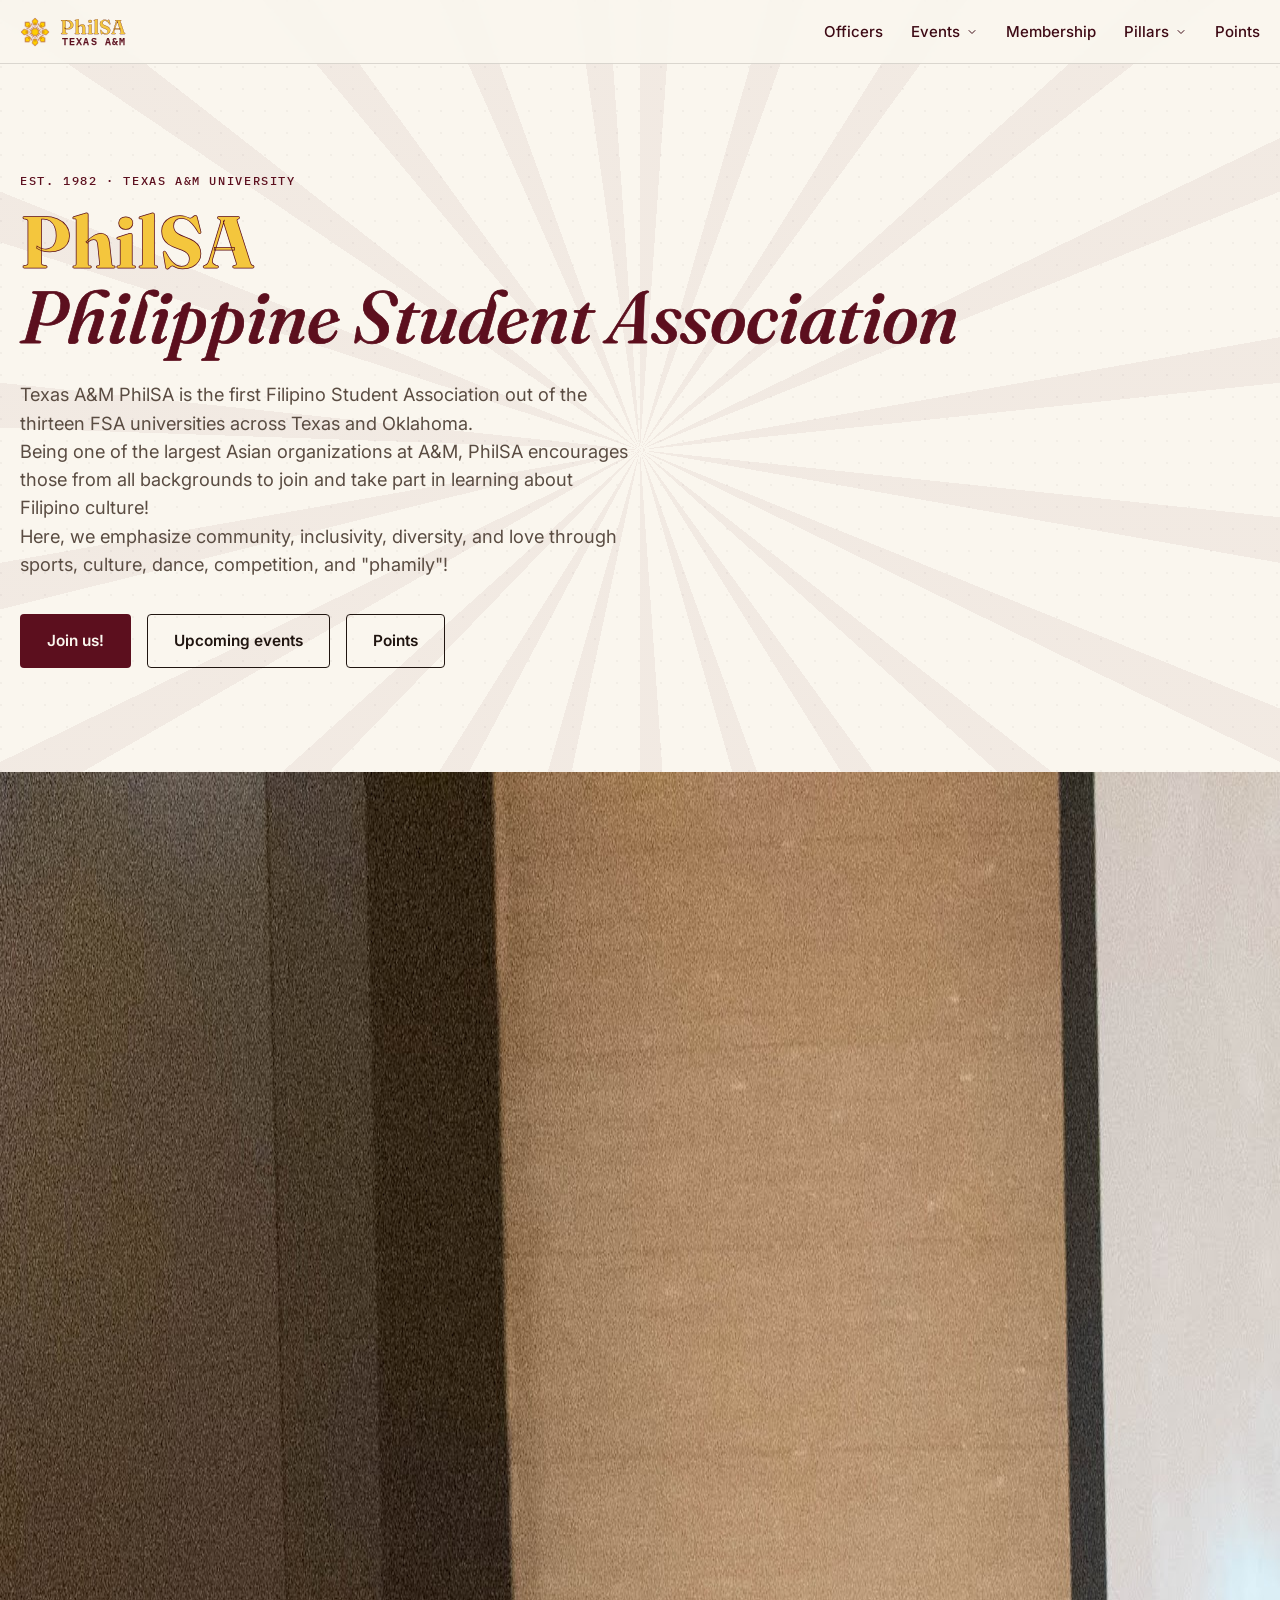
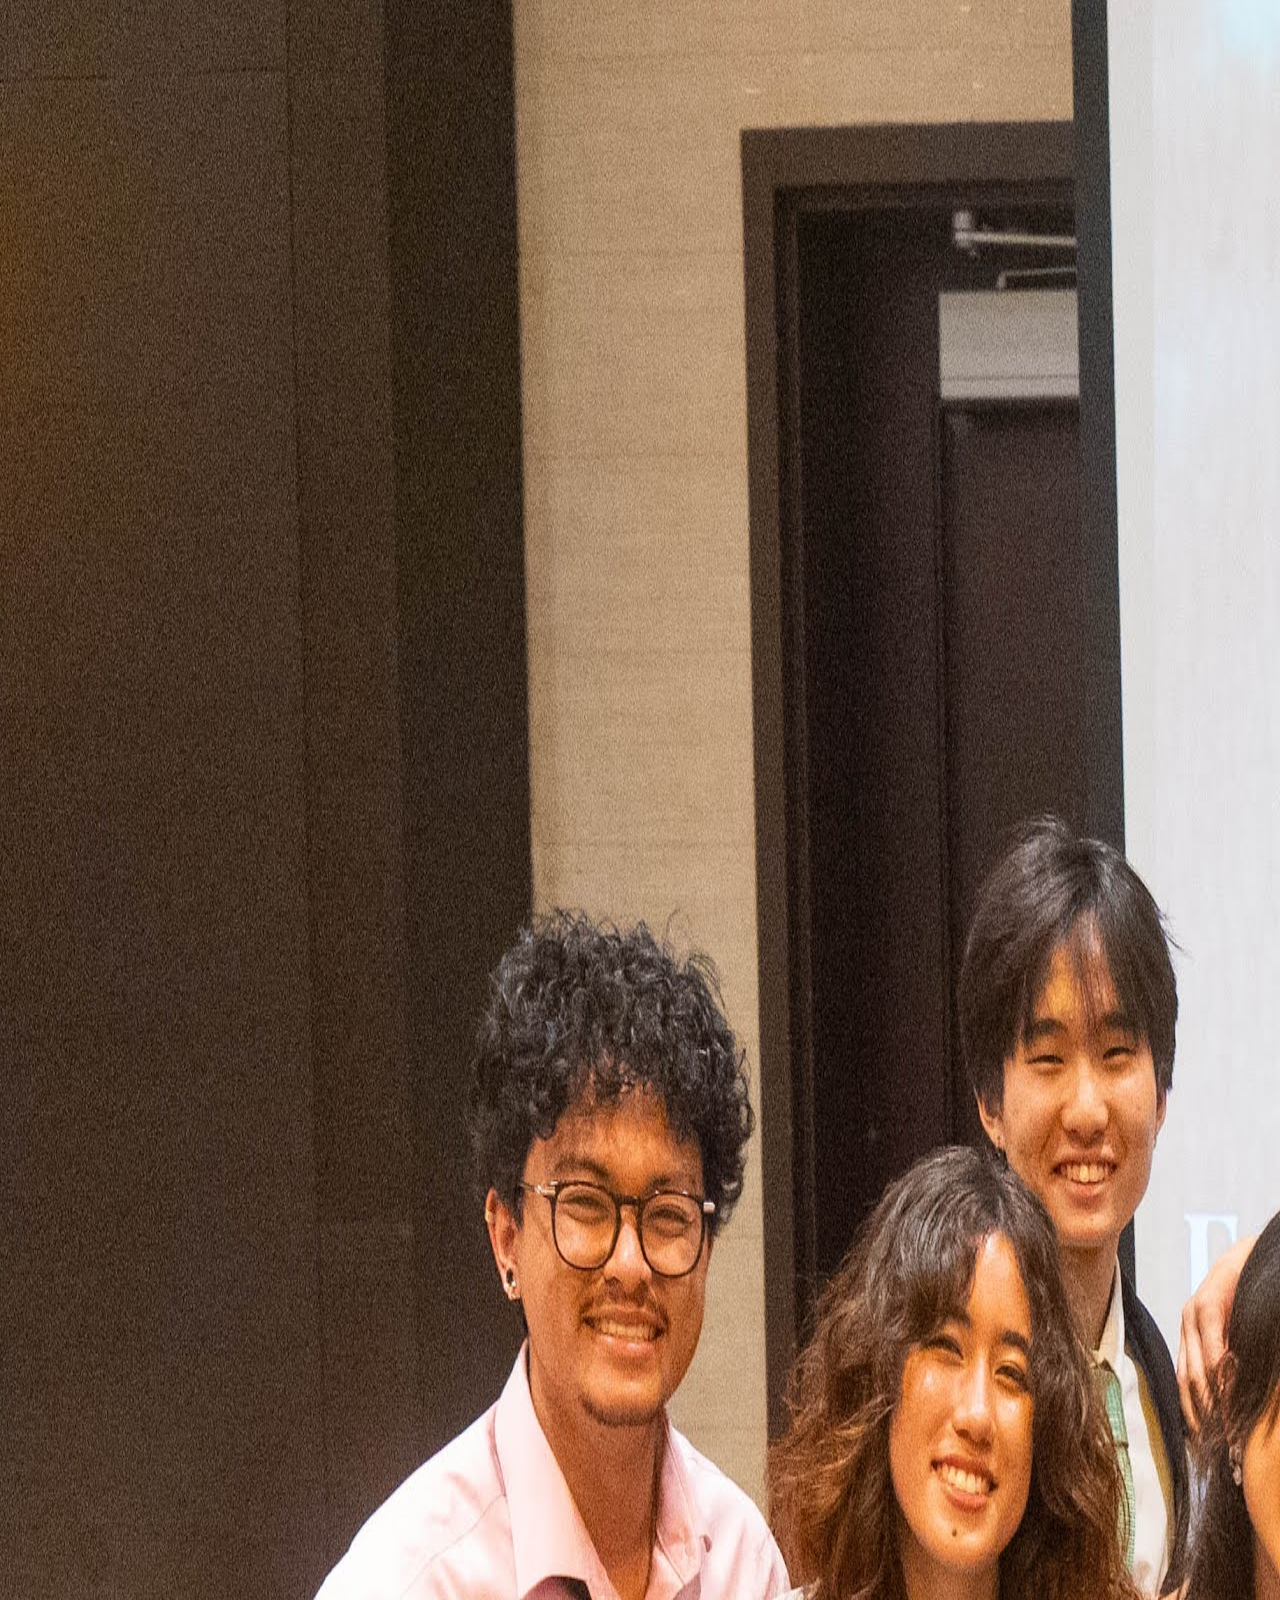
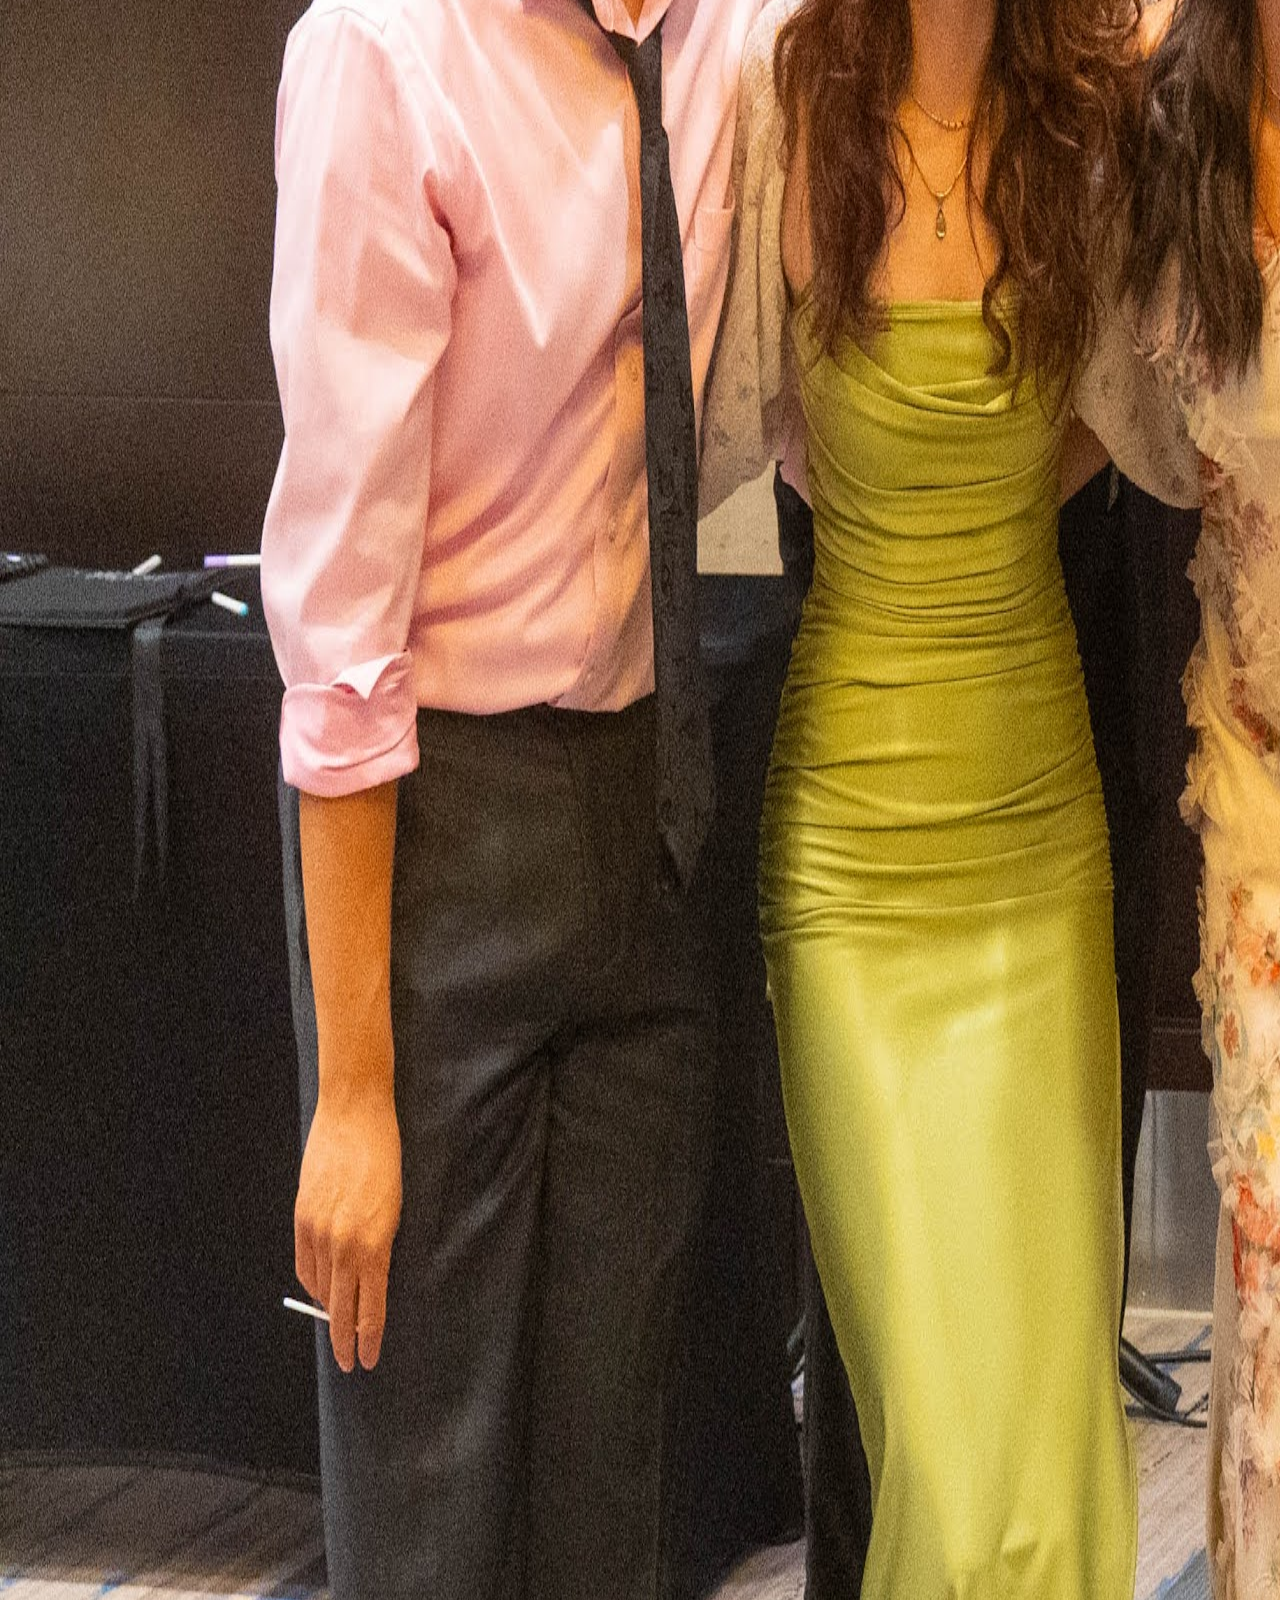
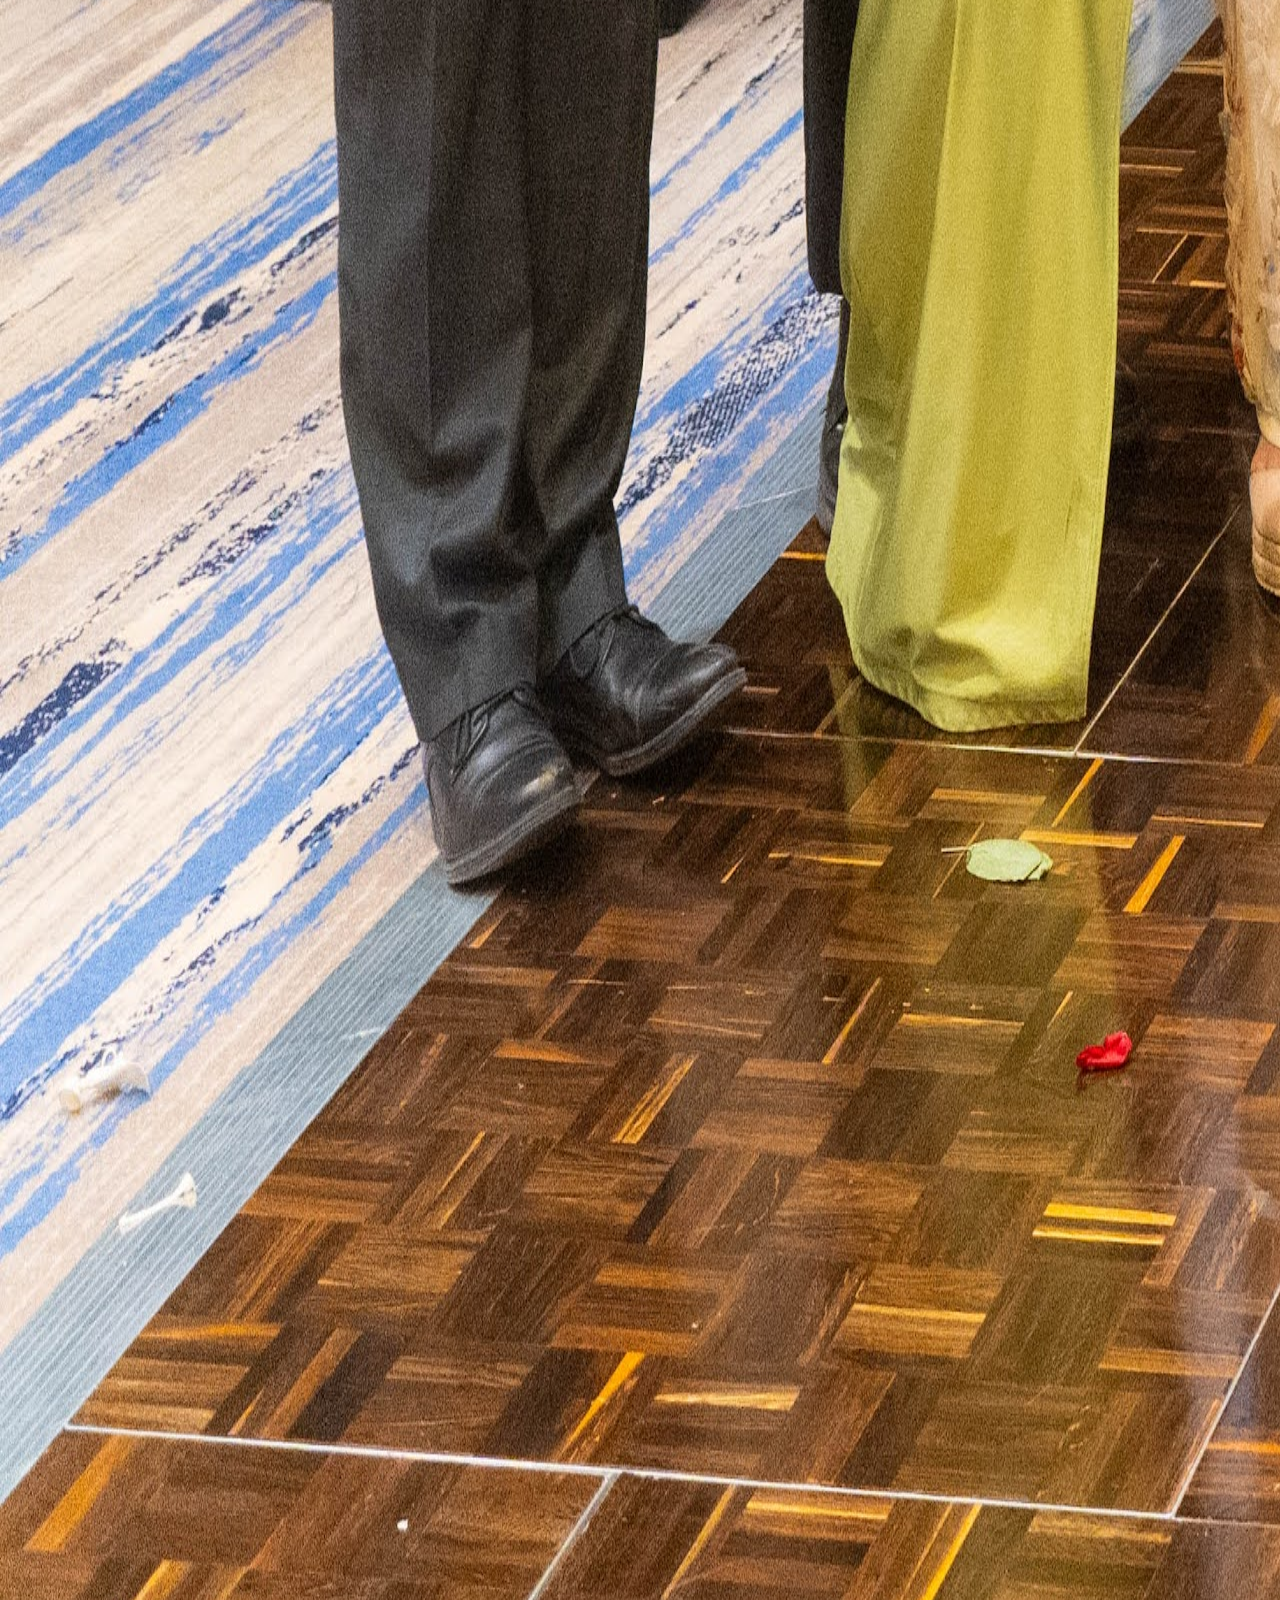
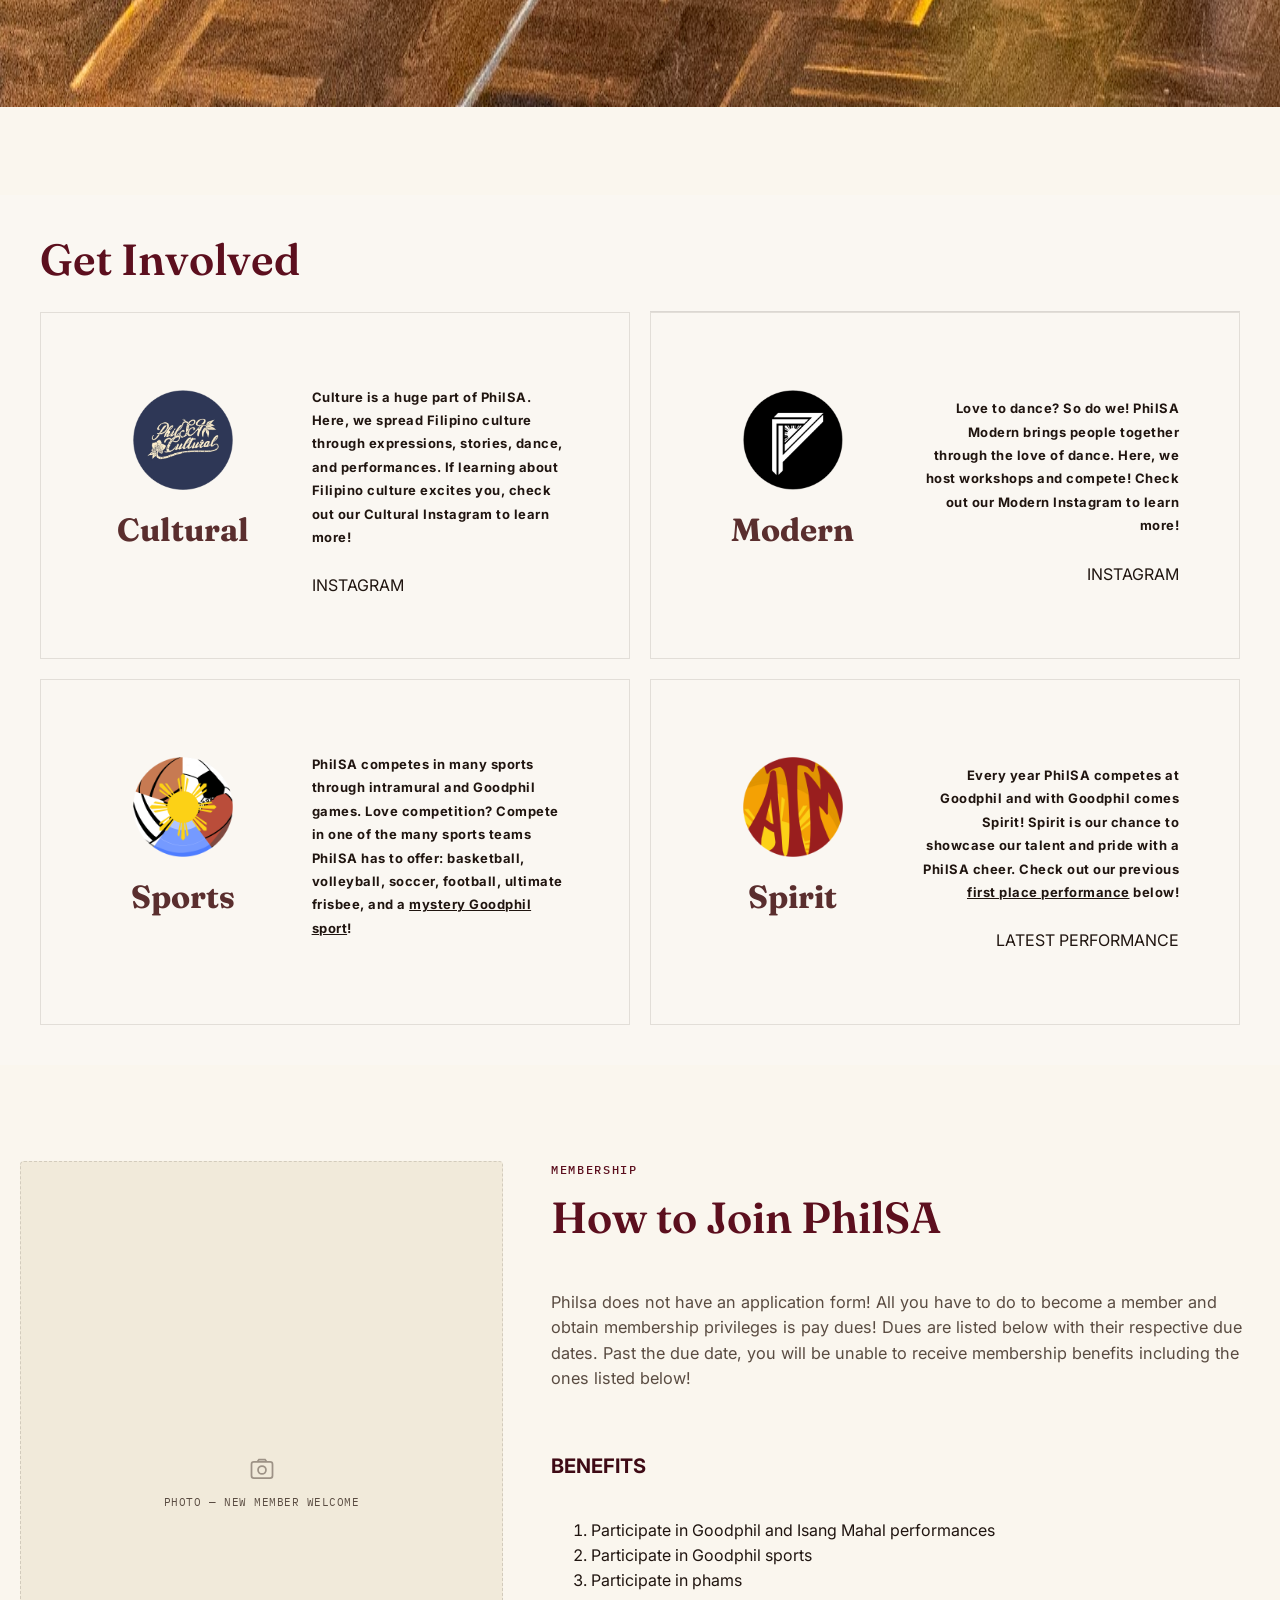
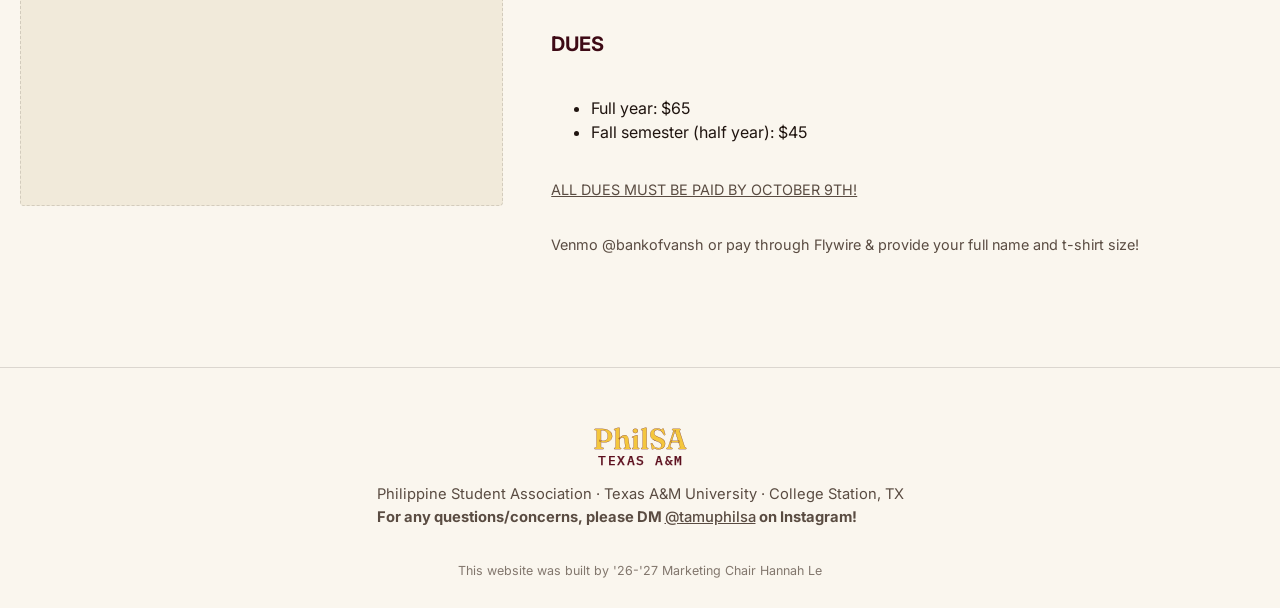
==== commit 87cd836d: "Update index.html" ====
--- a/index.html
+++ b/index.html
@@ -93,68 +93,29 @@
   <!--Infinite image marquee-->
   <div class="hero-marquee" aria-hidden="true">
     <div class="hero-marquee-track">
-      <figure class="img-ph marquee-item">
-        <figcaption>Photo — cultural team, Isang Mahal</figcaption>
-      </figure>
-      <figure class="img-ph marquee-item">
-        <figcaption>Photo - Goodphil overall 1st place</figcaption>
-      </figure>
-      <figure class="img-ph marquee-item">
-        <figcaption>Photo - General Meeting</figcaption>
-      </figure>
-      <figure class="img-ph marquee-item">
-        <figcaption>Photo - Sports</figcaption>
-      </figure>
-      <figure class="img-ph marquee-item">
-        <figcaption>Photo - KAB reveal</figcaption>
-      </figure>
+      <img src="images/index-img/2627Officers.jpg" alt="Current officer team">
+      <img src="images/index-img/GM.jpg" alt="General meeting photo">
+      <img src="images/index-img/Goodphil-Winners.jpg" alt="Goodphil 2026 winners">
+      <img src="images/index-img/KAB-Reveal.jpg" alt="Pham reveal">
+      <img src="images/index-img/Sand-VB.jpg" alt="Sand volleyball event">
       <!-- DUPLICATE OF SET FOR INIFINITE LOOP -->
-      <figure class="img-ph marquee-item">
-        <figcaption>Photo — cultural team, Isang Mahal</figcaption>
-      </figure>
-      <figure class="img-ph marquee-item">
-        <figcaption>Photo - Goodphil overall 1st place</figcaption>
-      </figure>
-      <figure class="img-ph marquee-item">
-        <figcaption>Photo - General Meeting</figcaption>
-      </figure>
-      <figure class="img-ph marquee-item">
-        <figcaption>Photo - Sports</figcaption>
-      </figure>
-      <figure class="img-ph marquee-item">
-        <figcaption>Photo - KAB reveal</figcaption>
-      </figure>
-      <!-- second duplicate pair, so wide screens never run out of content mid-loop -->
-      <figure class="img-ph marquee-item">
-        <figcaption>Photo — cultural team, Isang Mahal</figcaption>
-      </figure>
-      <figure class="img-ph marquee-item">
-        <figcaption>Photo - Goodphil overall 1st place</figcaption>
-      </figure>
-      <figure class="img-ph marquee-item">
-        <figcaption>Photo - General Meeting</figcaption>
-      </figure>
-      <figure class="img-ph marquee-item">
-        <figcaption>Photo - Sports</figcaption>
-      </figure>
-      <figure class="img-ph marquee-item">
-        <figcaption>Photo - KAB reveal</figcaption>
-      </figure>
-      <figure class="img-ph marquee-item">
-        <figcaption>Photo — cultural team, Isang Mahal</figcaption>
-      </figure>
-      <figure class="img-ph marquee-item">
-        <figcaption>Photo - Goodphil overall 1st place</figcaption>
-      </figure>
-      <figure class="img-ph marquee-item">
-        <figcaption>Photo - General Meeting</figcaption>
-      </figure>
-      <figure class="img-ph marquee-item">
-        <figcaption>Photo - Sports</figcaption>
-      </figure>
-      <figure class="img-ph marquee-item">
-        <figcaption>Photo - KAB reveal</figcaption>
-      </figure>
+      <img src="images/index-img/2627Officers.jpg" alt="Current officer team">
+      <img src="images/index-img/GM.jpg" alt="General meeting photo">
+      <img src="images/index-img/Goodphil-Winners.jpg" alt="Goodphil 2026 winners">
+      <img src="images/index-img/KAB-Reveal.jpg" alt="Pham reveal">
+      <img src="images/index-img/Sand-VB.jpg" alt="Sand volleyball event">
+       <!-- DUPLICATE OF SET FOR INIFINITE LOOP -->
+      <img src="images/index-img/2627Officers.jpg" alt="Current officer team">
+      <img src="images/index-img/GM.jpg" alt="General meeting photo">
+      <img src="images/index-img/Goodphil-Winners.jpg" alt="Goodphil 2026 winners">
+      <img src="images/index-img/KAB-Reveal.jpg" alt="Pham reveal">
+      <img src="images/index-img/Sand-VB.jpg" alt="Sand volleyball event">
+       <!-- DUPLICATE OF SET FOR INIFINITE LOOP -->
+      <img src="images/index-img/2627Officers.jpg" alt="Current officer team">
+      <img src="images/index-img/GM.jpg" alt="General meeting photo">
+      <img src="images/index-img/Goodphil-Winners.jpg" alt="Goodphil 2026 winners">
+      <img src="images/index-img/KAB-Reveal.jpg" alt="Pham reveal">
+      <img src="images/index-img/Sand-VB.jpg" alt="Sand volleyball event">
     </div>
   </div>
 </section>
--- a/styles.css
+++ b/styles.css
@@ -704,12 +704,17 @@
 
 /* Button & Border Properties */
 .card-button {
+  display: inline-flex;
+  align-items: center;
+  justify-content: center;
   background-color: transparent;
   border: 1.5px solid var(--ink);
   padding: 10px 24px;
   font-size: 11px;
   font-weight: bold;
   letter-spacing: 1px;
+  text-decoration: none;
+  color: var(--ink);
   cursor: pointer;
   transition: all 0.2s ease;
 }
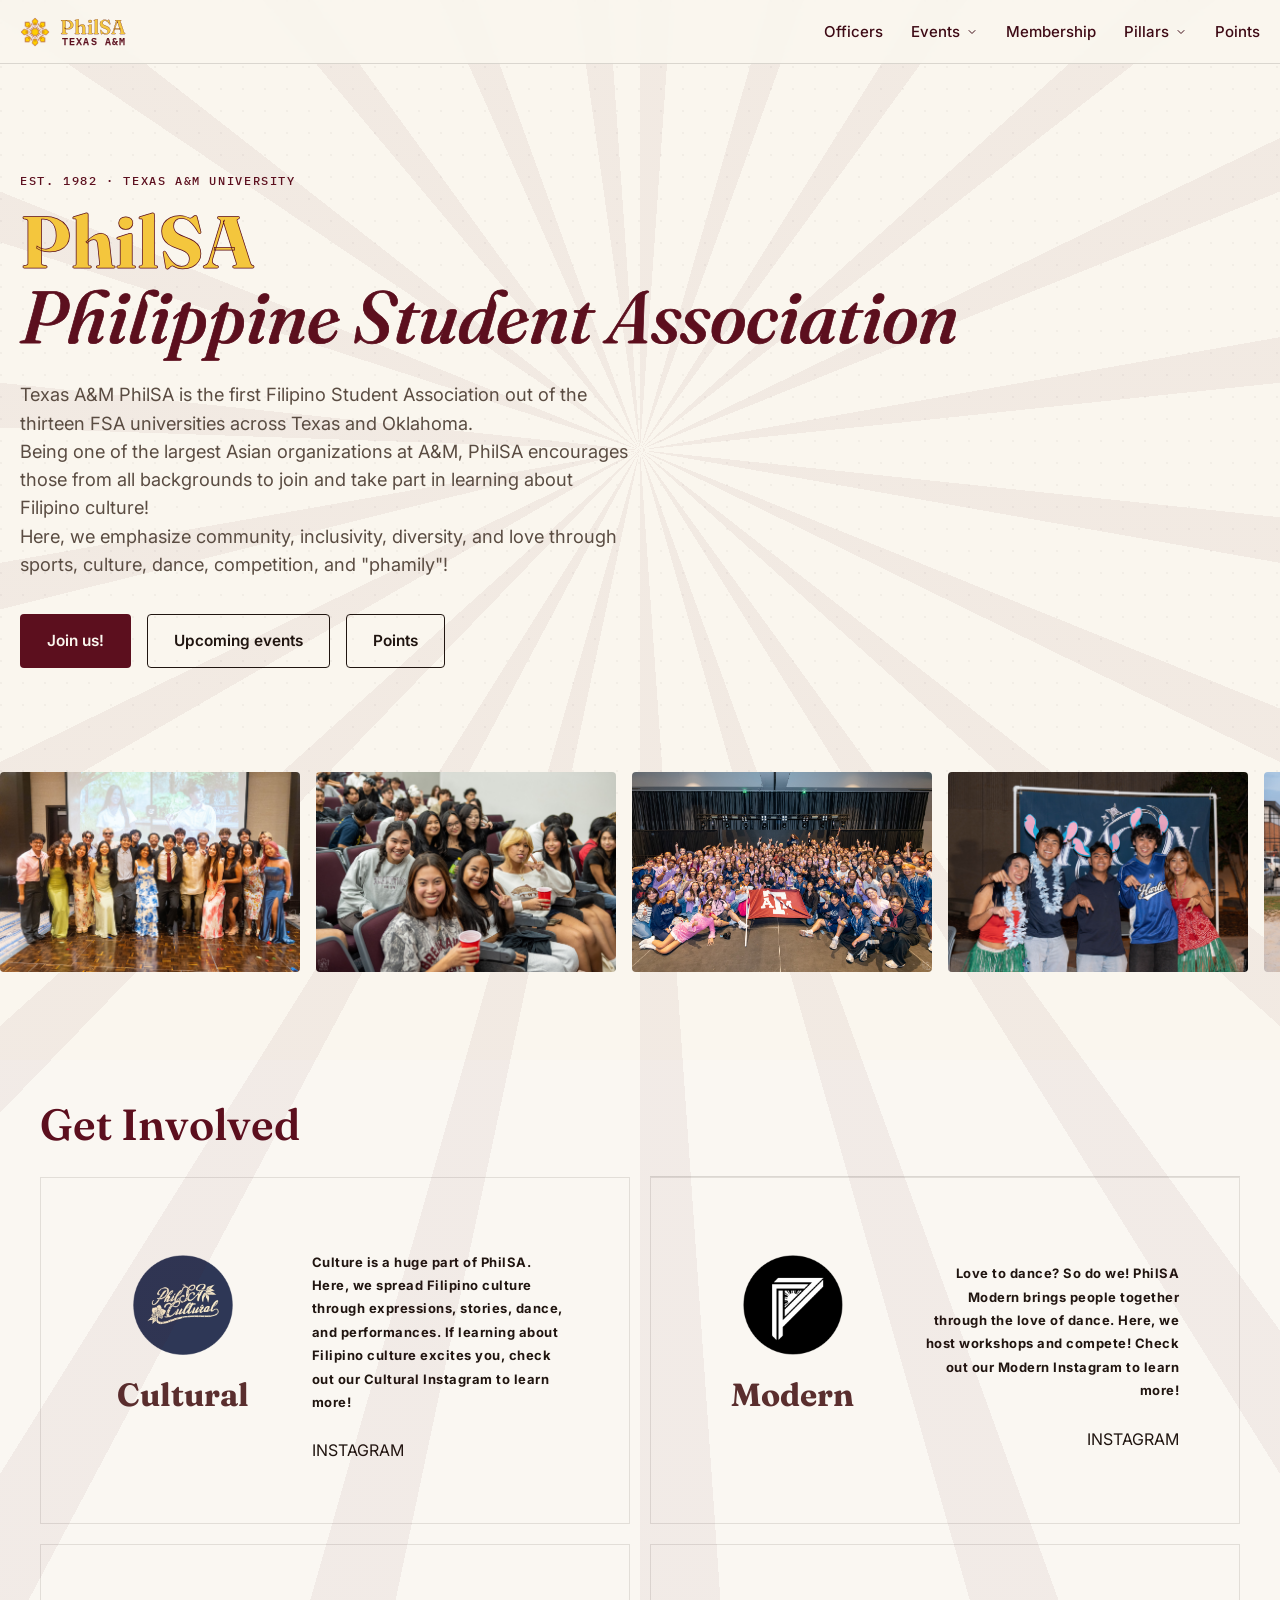
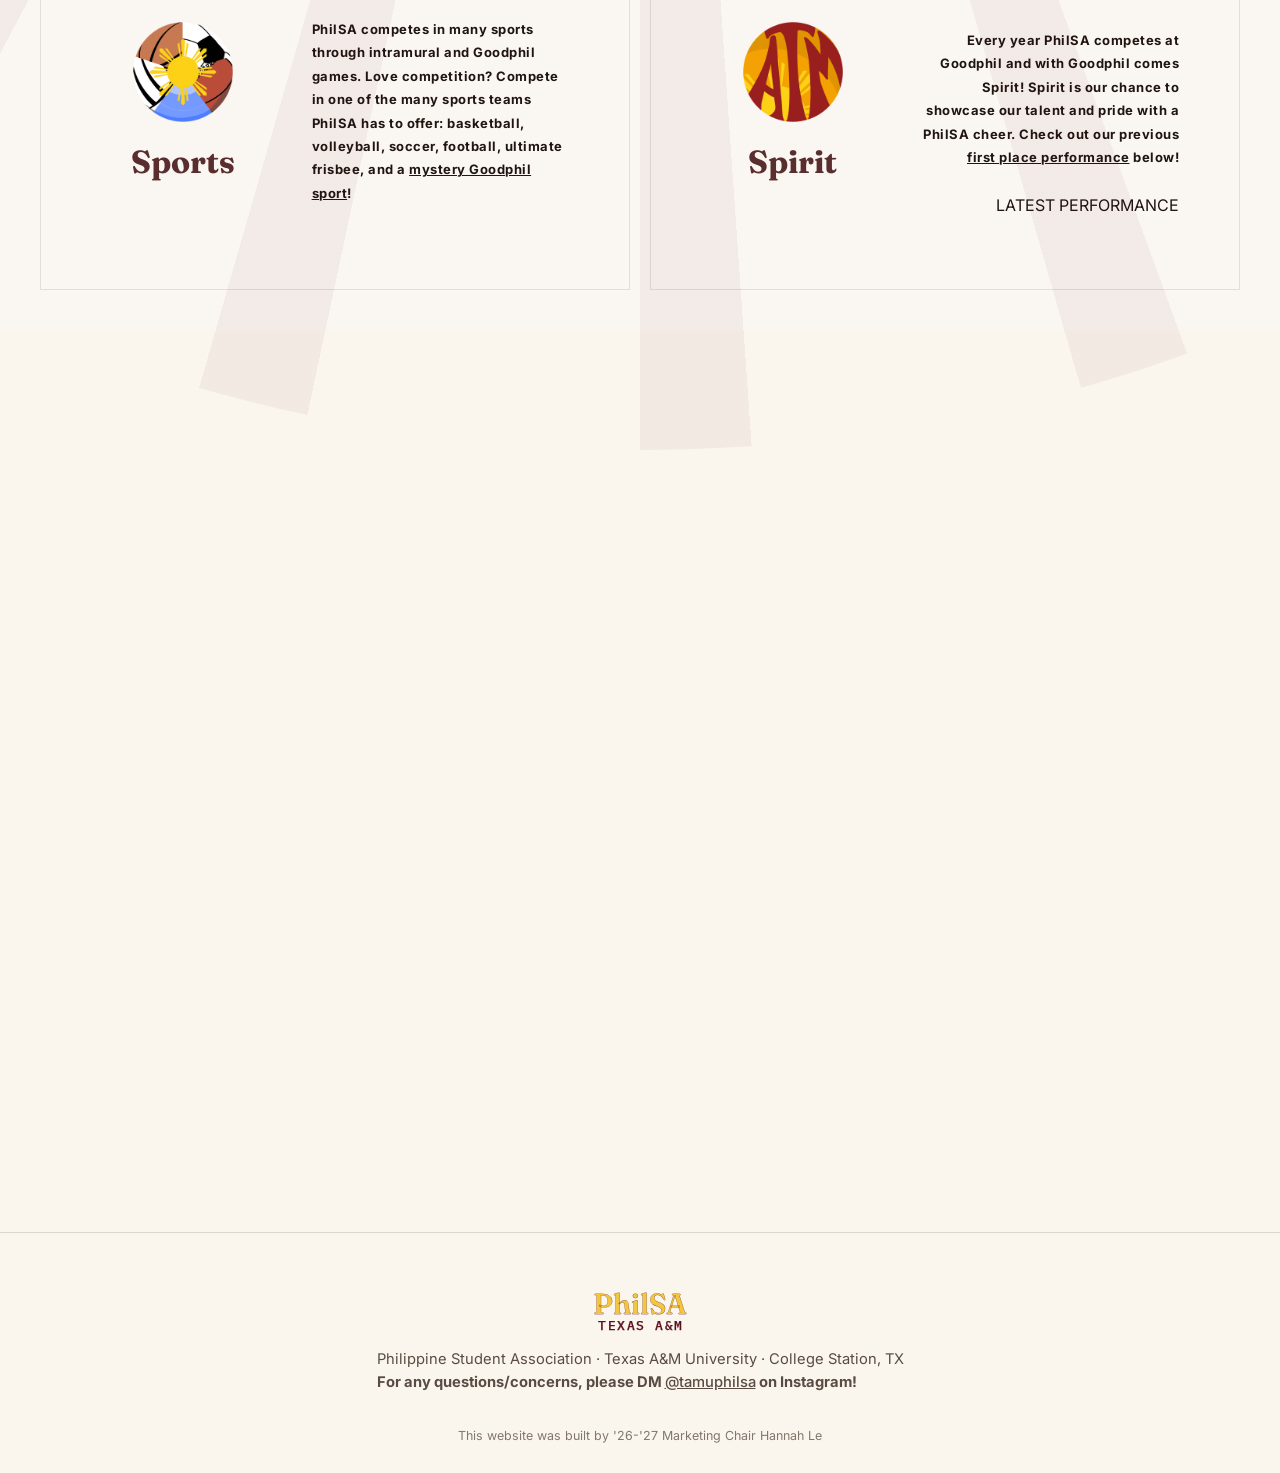
==== commit 222abad3: "Update index.html photos" ====
--- a/index.html
+++ b/index.html
@@ -183,10 +183,7 @@
 <!--Membership Section-->
   <section class="join" id="join">
     <div class="wrap join-inner">
-      <figure class="img-ph join-media" style="--ar:3/4">
-        <svg class="img-ph-icon" viewBox="0 0 24 24" width="28" height="28" fill="none" stroke="currentColor" stroke-width="1.5"><rect x="3" y="5" width="18" height="14" rx="2"/><circle cx="12" cy="12" r="3.4"/><path d="M8 5l1.4-2h5.2L16 5"/></svg>
-        <figcaption>Photo — new member welcome</figcaption>
-      </figure>
+     <img src="images/index-img/Membership-pic.jpeg" alt="General meeting photo">
       <div class="join-content">
         <p class="eyebrow">Membership</p>
         <h2 class="section-title">How to Join PhilSA</h2>
--- a/styles.css
+++ b/styles.css
@@ -521,6 +521,14 @@
   animation: marquee-scroll-right 32s linear infinite;
 }
 
+.hero-marquee-track img{
+  flex: 0 0 auto;
+  width: auto;
+  height: 200px;
+  object-fit: cover;
+  border-radius: var(--radius);
+}
+
 .marquee-item{
   flex: 0 0 auto;
   width: 220px;
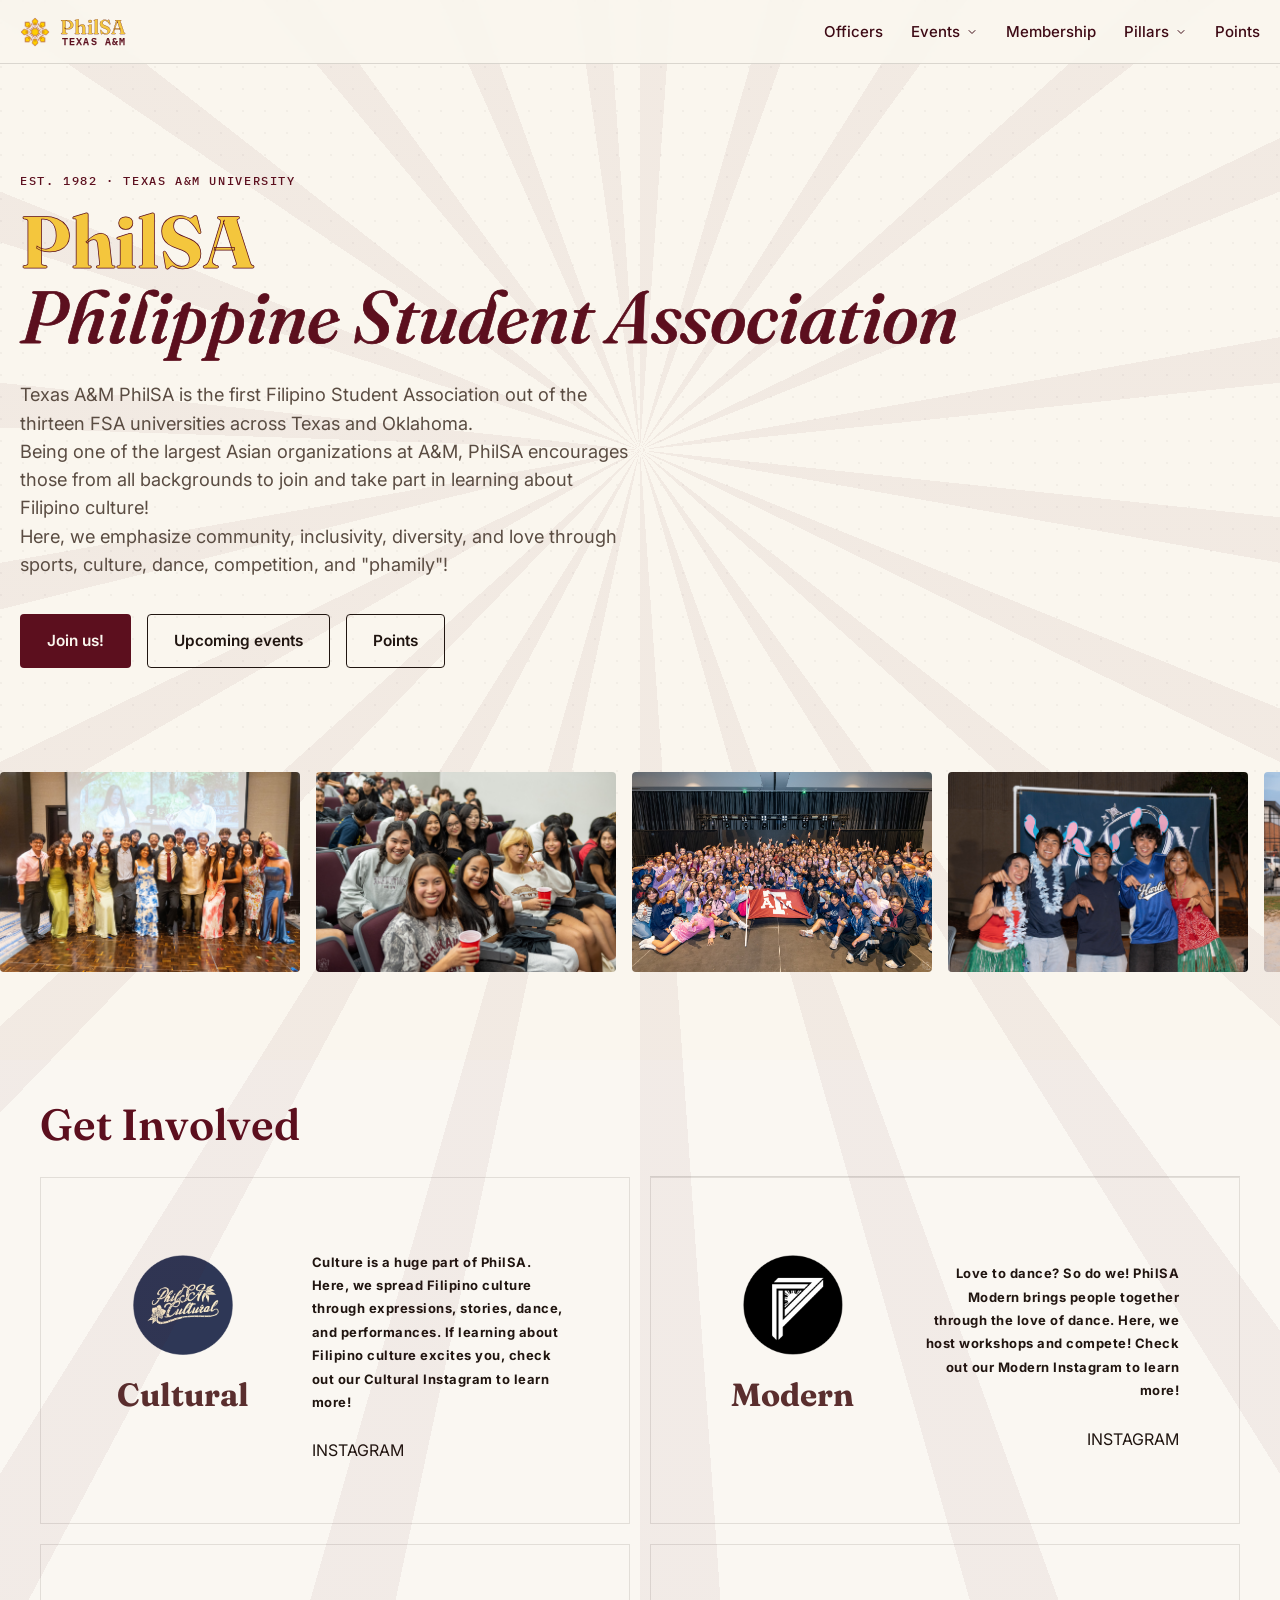
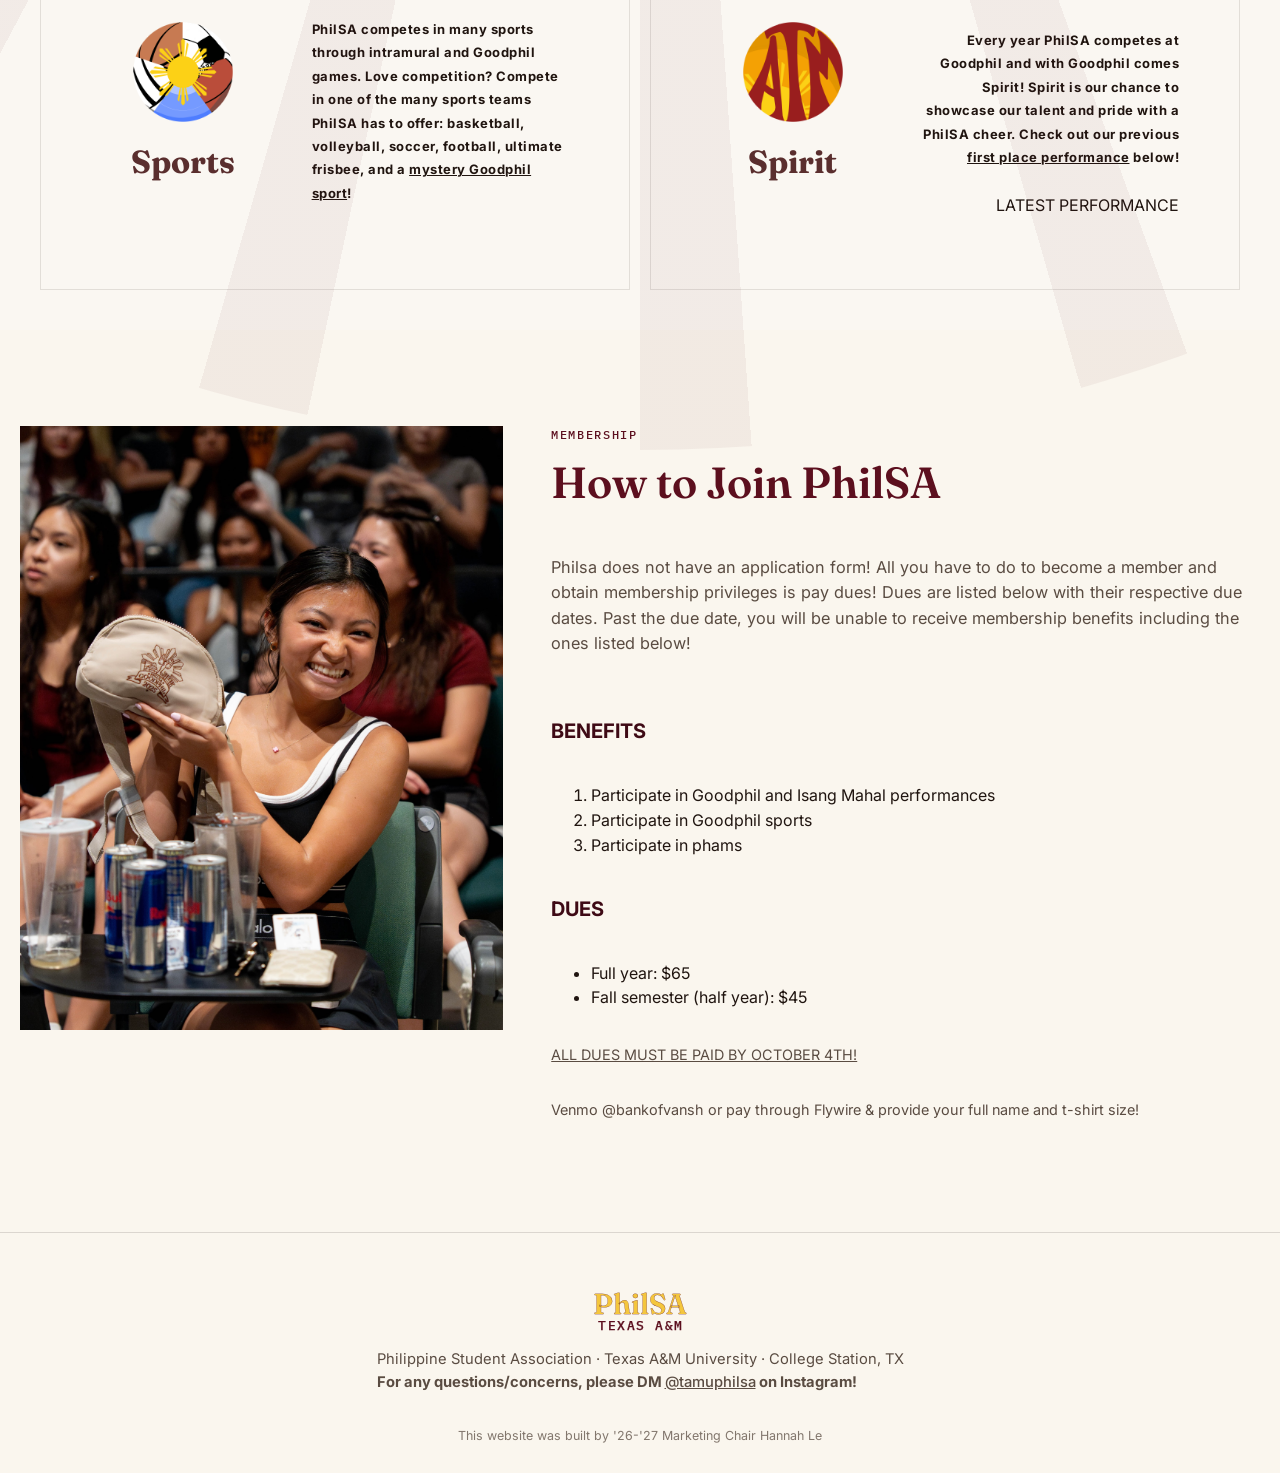
==== commit 0740a22f: "Update index.html" ====
--- a/index.html
+++ b/index.html
@@ -203,7 +203,7 @@
         <li>Full year: $65</li>
         <li>Fall semester (half year): $45</li>
        </ul>
-       <p class="dues-desc"><u>ALL DUES MUST BE PAID BY OCTOBER 9TH!</u></p>
+       <p class="dues-desc"><u>ALL DUES MUST BE PAID BY OCTOBER 4TH!</u></p>
        <p class="dues-desc">Venmo @bankofvansh or pay through Flywire &amp; provide your full name and t-shirt size!</p>
 
     </div>
--- a/styles.css
+++ b/styles.css
@@ -800,6 +800,13 @@
   margin: 0 0 18px;
 }
 
+.officer-photo img{
+  width: 100%;
+  height: 100%;
+  object-fit: cover;
+  display: block;
+}
+
 .officer-photo.img-ph{
   border-style: dashed;
 }
@@ -1166,7 +1173,9 @@
 }
 
 .winners-logo{
-  width: auto;
+  width: 150px;
+  height: 150px;
+  object-fit: contain;
   margin: 0;
 }
 
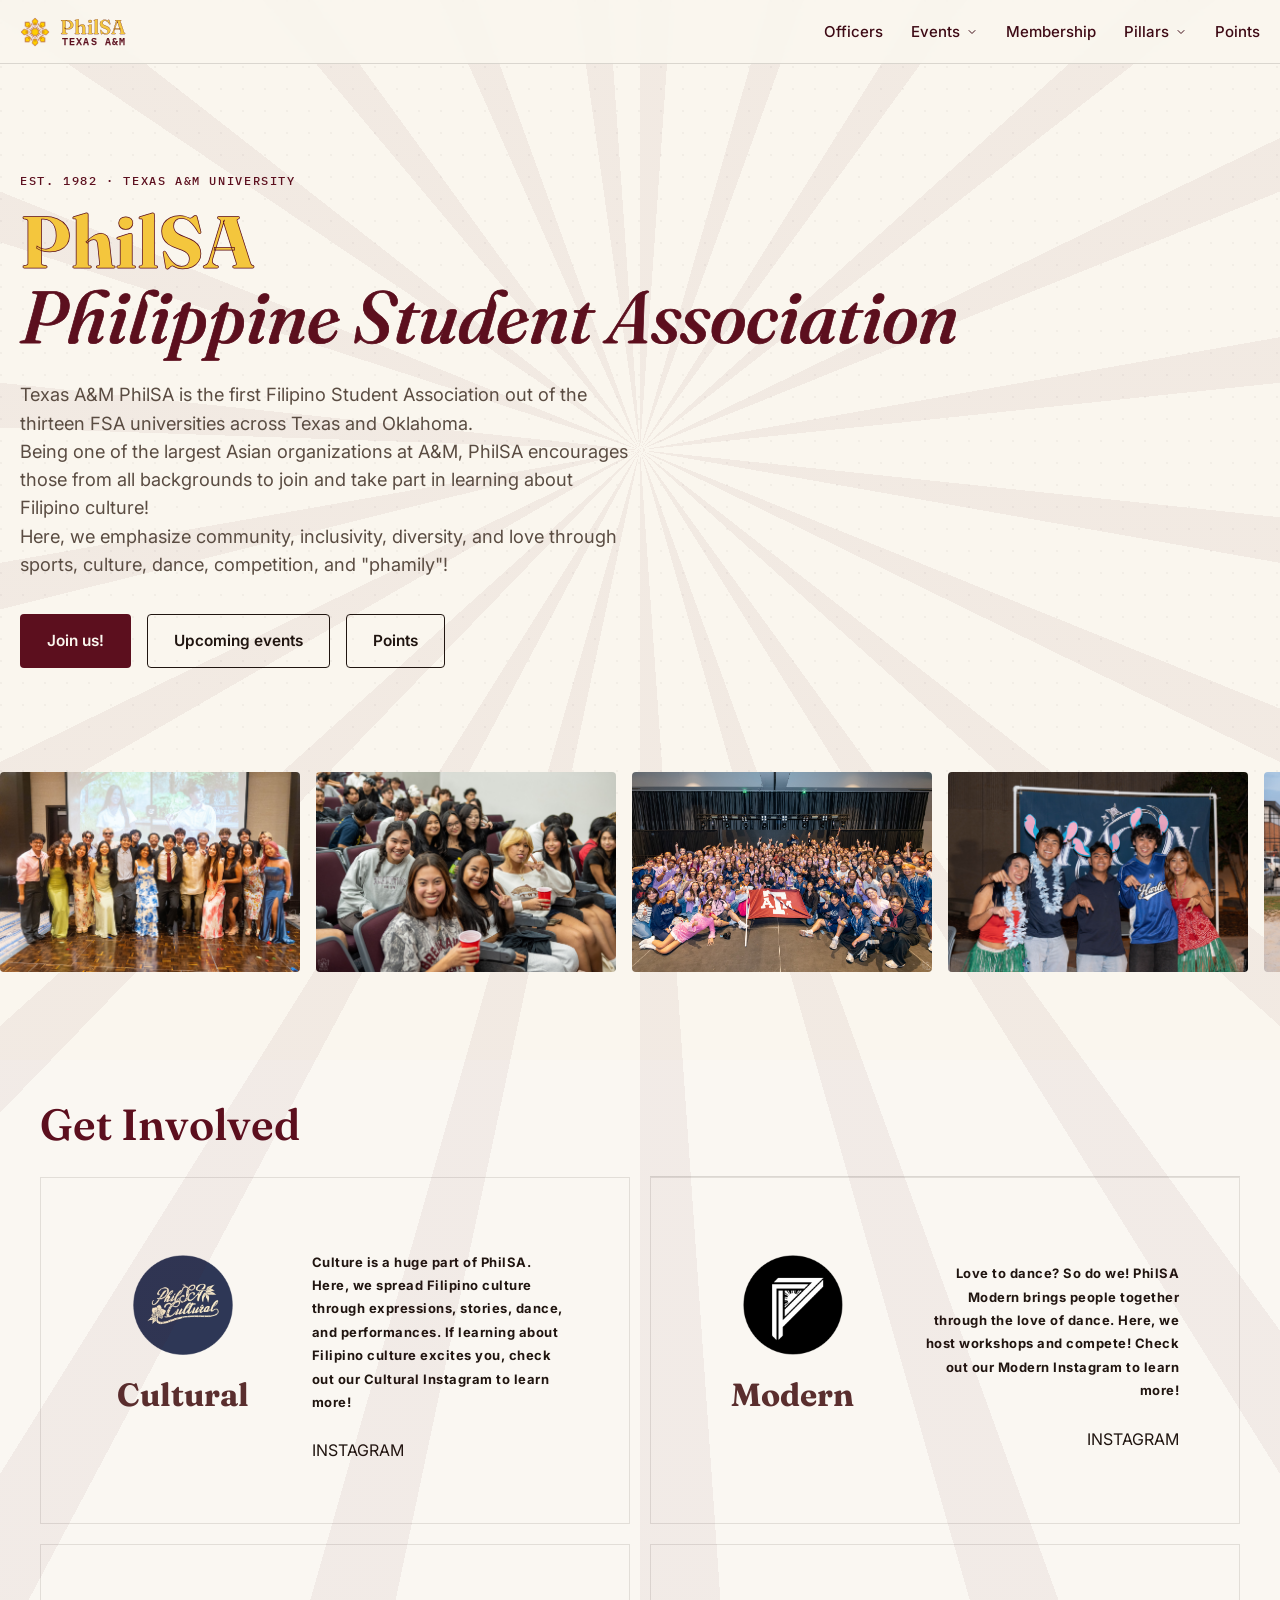
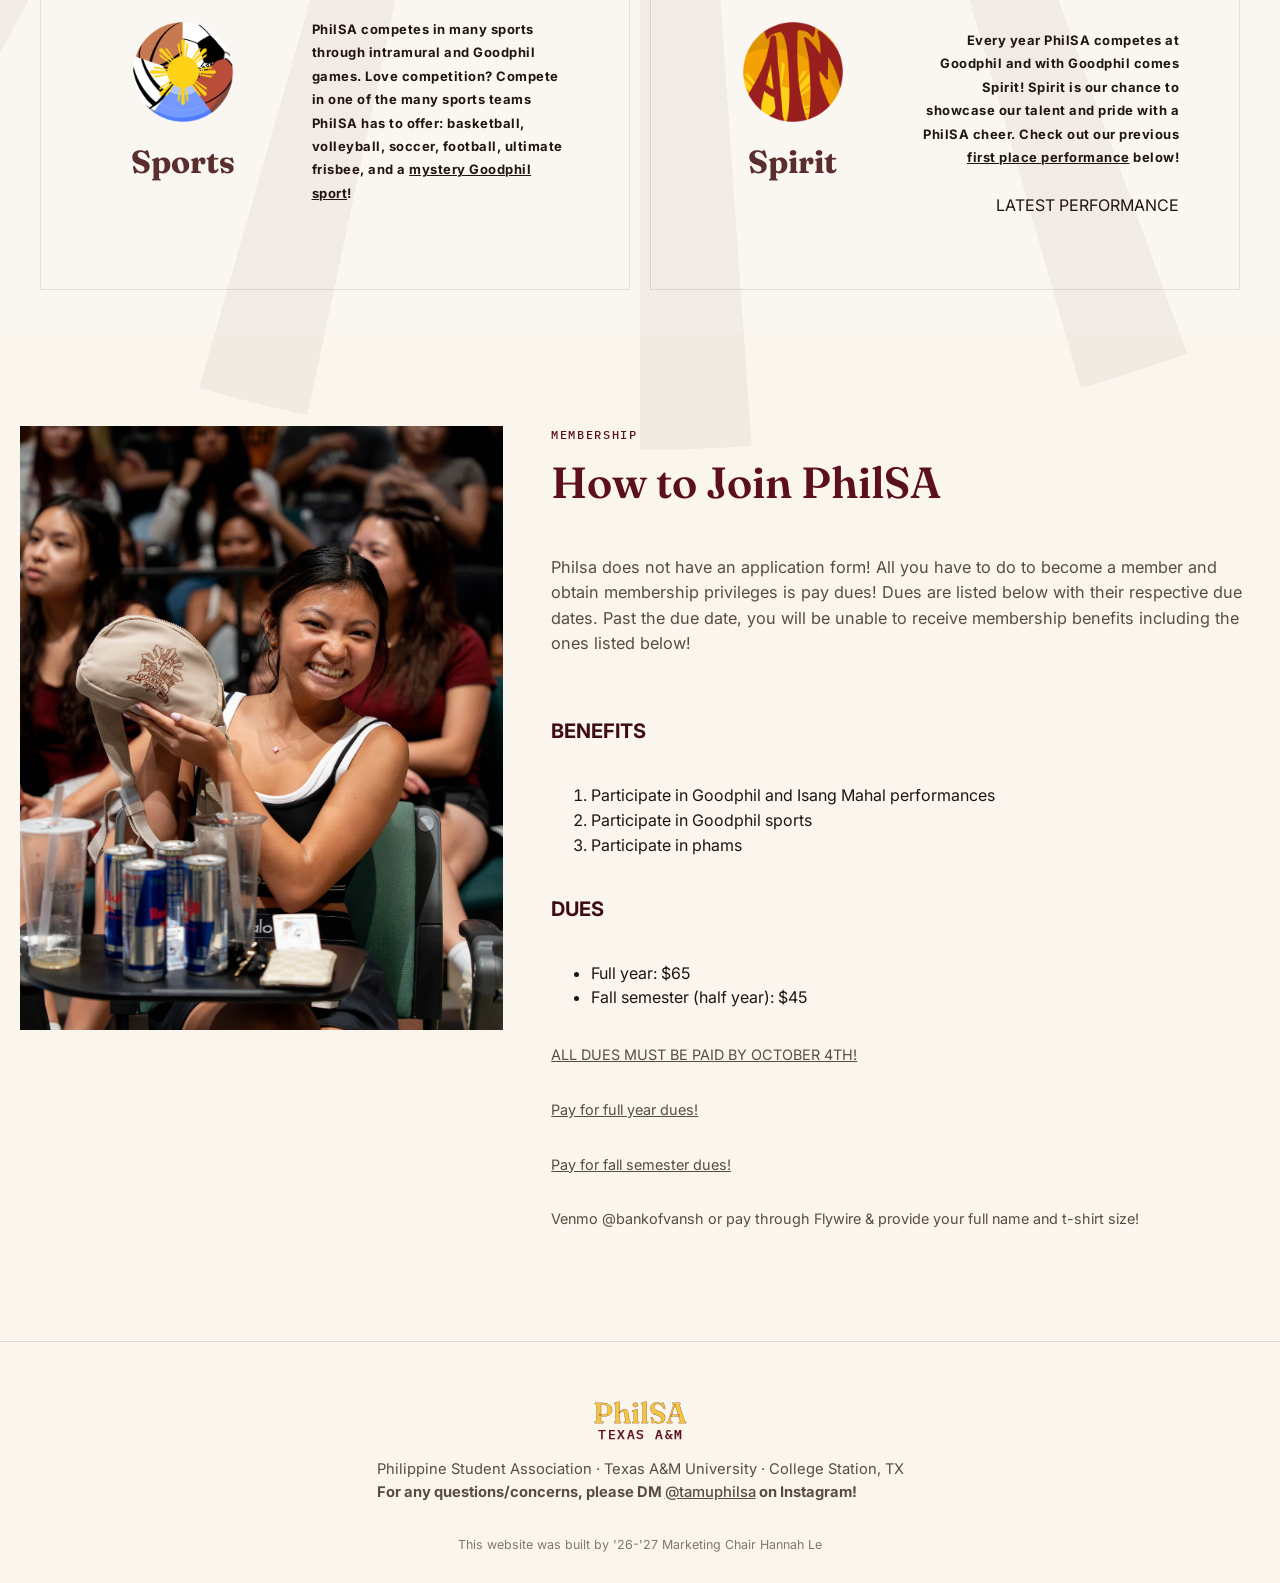
==== commit 81447454: "Update index.html dues section" ====
--- a/index.html
+++ b/index.html
@@ -204,6 +204,8 @@
         <li>Fall semester (half year): $45</li>
        </ul>
        <p class="dues-desc"><u>ALL DUES MUST BE PAID BY OCTOBER 4TH!</u></p>
+       <p class="dues-desc"><a href="https://sofctamu.estore.flywire.com/products/philsa-full-year-dues-2026-2027-462011">Pay for full year dues!</a></p>
+       <p class="dues-desc"><a href="https://sofctamu.estore.flywire.com/products/philsa-fall-semester-dues-2026-2027-462014">Pay for fall semester dues!</a></p>
        <p class="dues-desc">Venmo @bankofvansh or pay through Flywire &amp; provide your full name and t-shirt size!</p>
 
     </div>
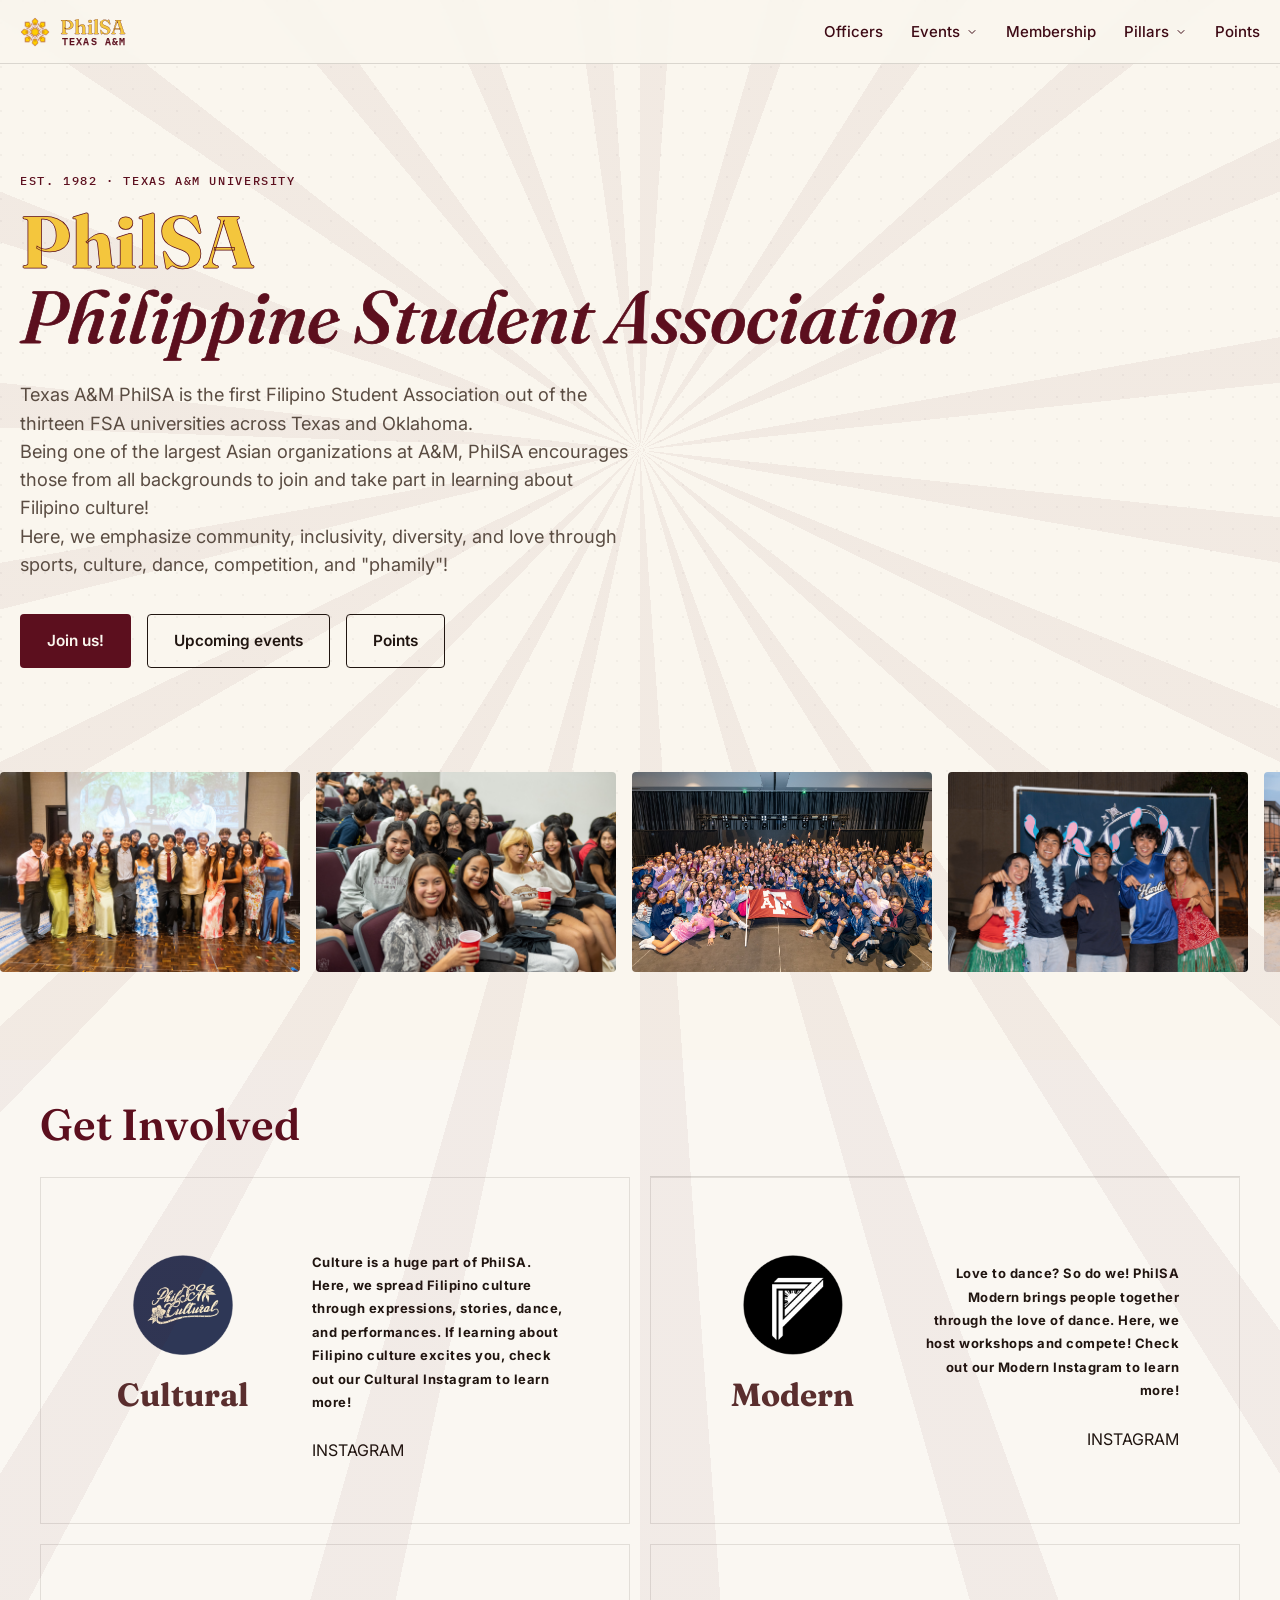
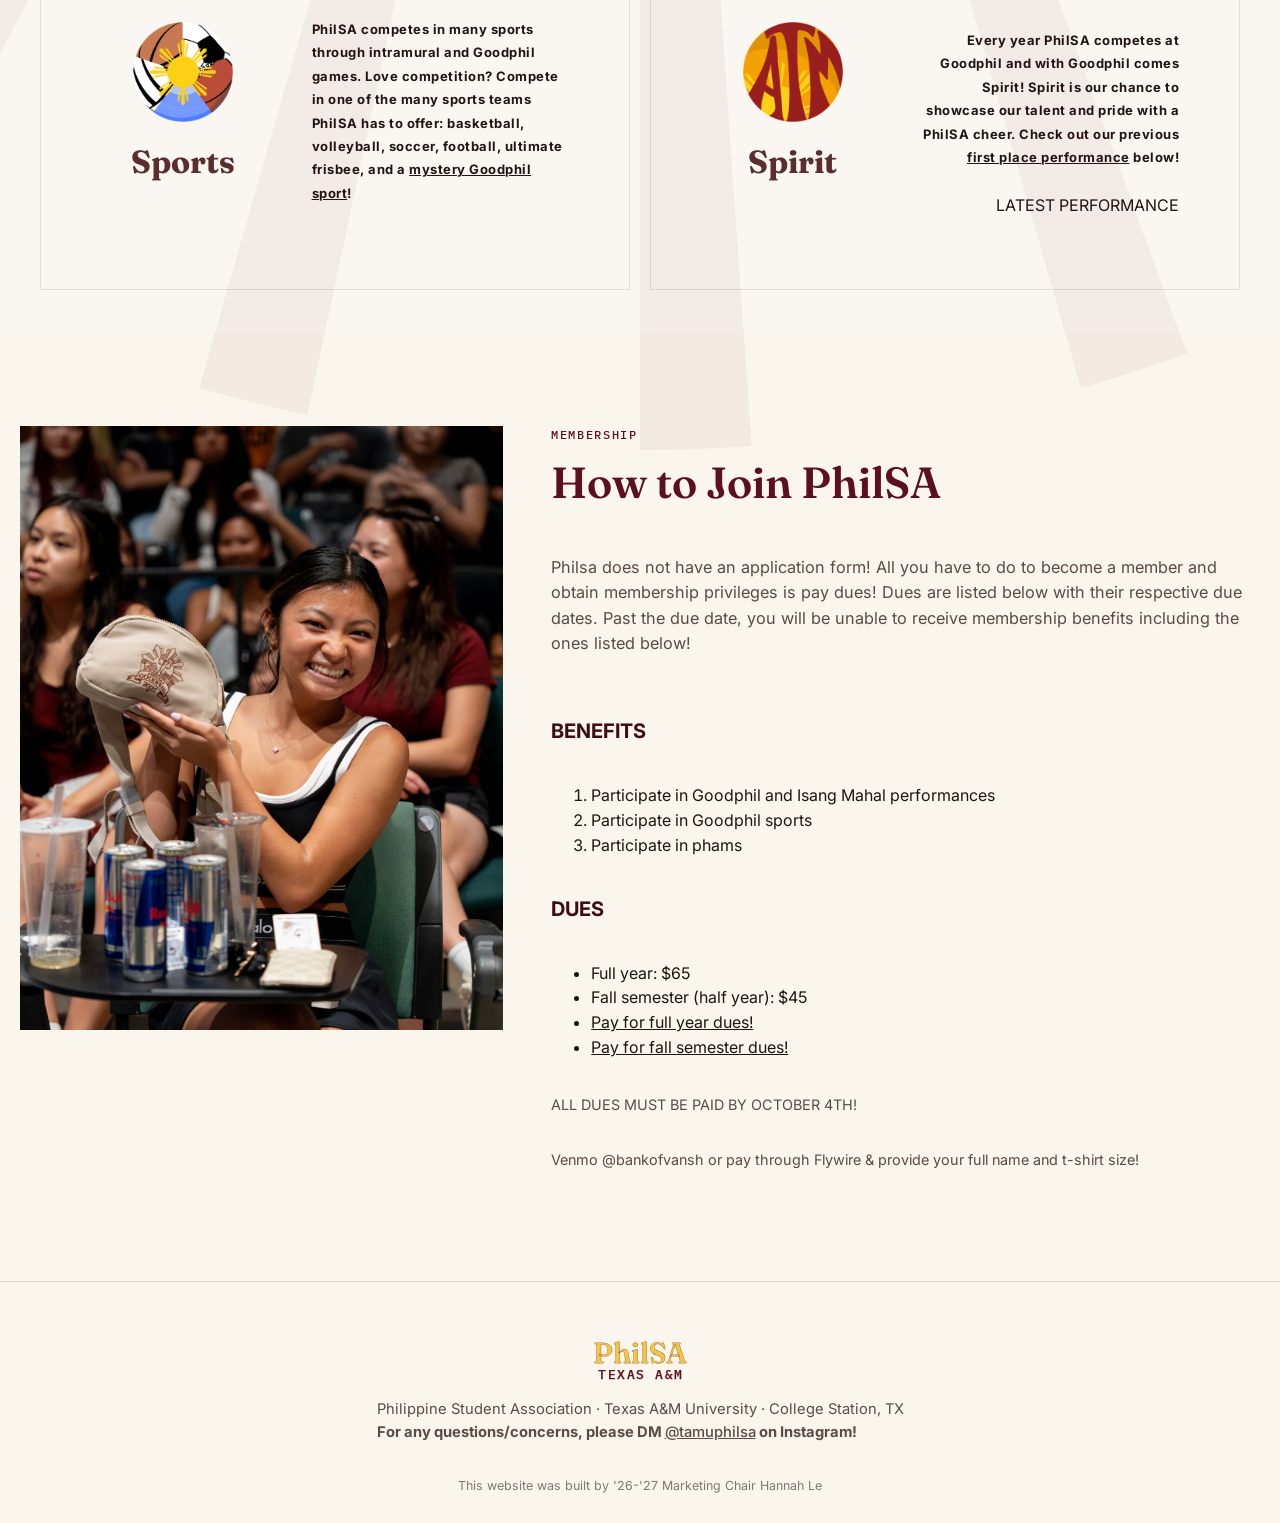
==== commit d9977fce: "Update index.html dues section" ====
--- a/index.html
+++ b/index.html
@@ -202,10 +202,10 @@
        <ul>
         <li>Full year: $65</li>
         <li>Fall semester (half year): $45</li>
+        <li><a href="https://sofctamu.estore.flywire.com/products/philsa-full-year-dues-2026-2027-462011">Pay for full year dues!</a></li>
+        <li><a href="https://sofctamu.estore.flywire.com/products/philsa-fall-semester-dues-2026-2027-462014">Pay for fall semester dues!</a></li>
        </ul>
-       <p class="dues-desc"><u>ALL DUES MUST BE PAID BY OCTOBER 4TH!</u></p>
-       <p class="dues-desc"><a href="https://sofctamu.estore.flywire.com/products/philsa-full-year-dues-2026-2027-462011">Pay for full year dues!</a></p>
-       <p class="dues-desc"><a href="https://sofctamu.estore.flywire.com/products/philsa-fall-semester-dues-2026-2027-462014">Pay for fall semester dues!</a></p>
+       <p class="dues-desc">ALL DUES MUST BE PAID BY OCTOBER 4TH!</p>
        <p class="dues-desc">Venmo @bankofvansh or pay through Flywire &amp; provide your full name and t-shirt size!</p>
 
     </div>
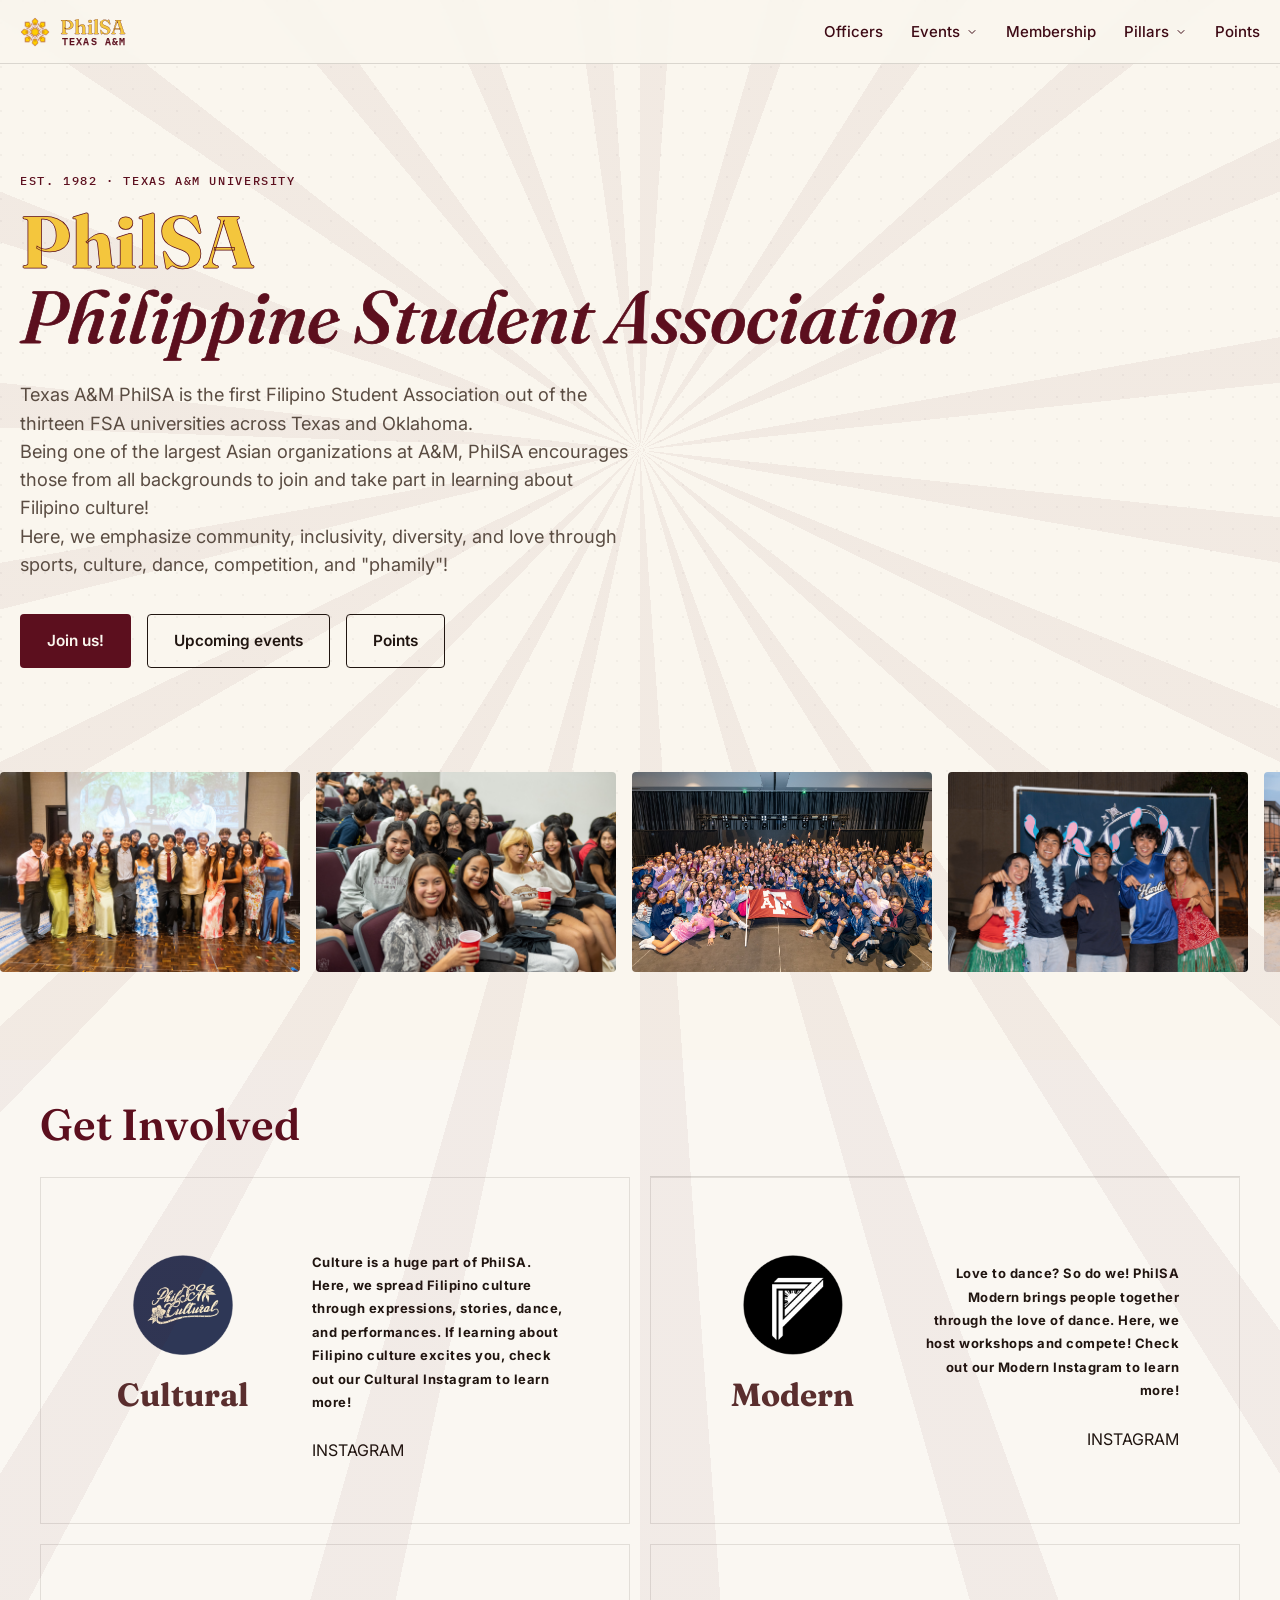
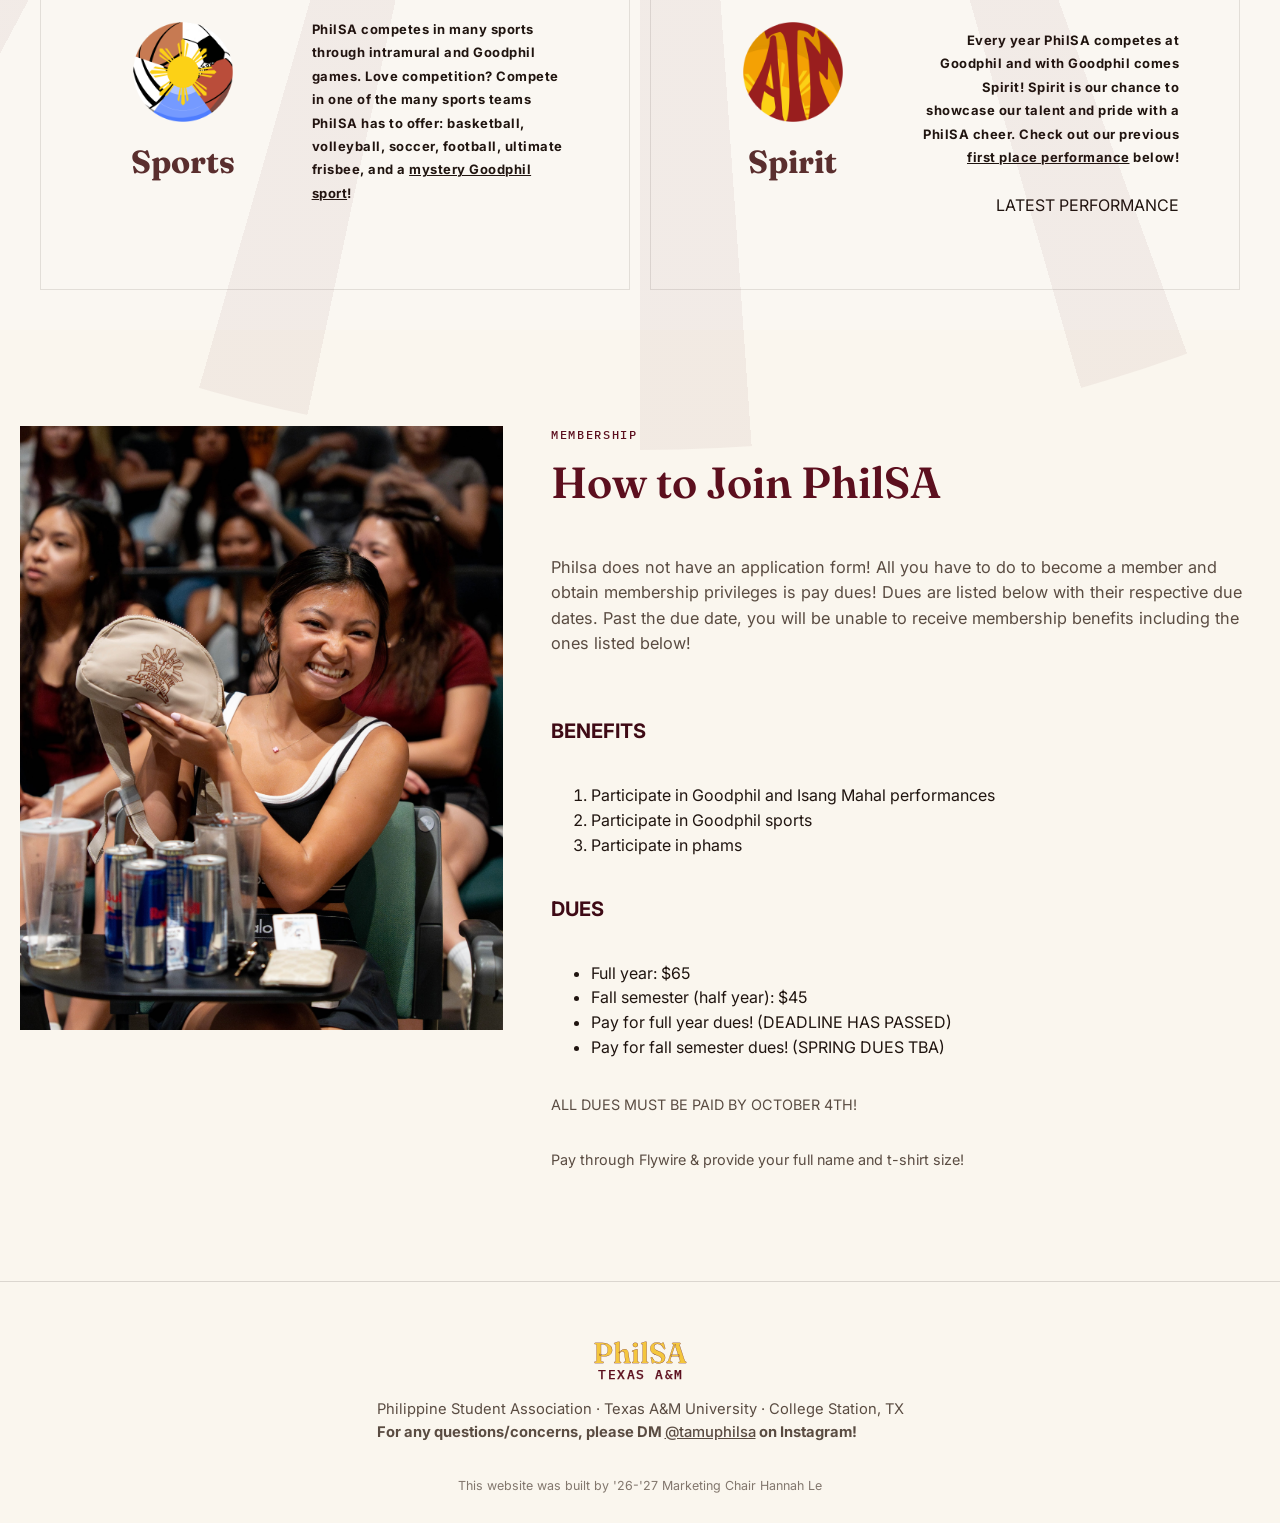
==== commit ac2d4404: "Update index.html dues section" ====
--- a/index.html
+++ b/index.html
@@ -202,11 +202,11 @@
        <ul>
         <li>Full year: $65</li>
         <li>Fall semester (half year): $45</li>
-        <li><a href="https://sofctamu.estore.flywire.com/products/philsa-full-year-dues-2026-2027-462011">Pay for full year dues!</a></li>
-        <li><a href="https://sofctamu.estore.flywire.com/products/philsa-fall-semester-dues-2026-2027-462014">Pay for fall semester dues!</a></li>
+        <li>Pay for full year dues! (DEADLINE HAS PASSED)</li>
+        <li>Pay for fall semester dues! (SPRING DUES TBA)</li>
        </ul>
        <p class="dues-desc">ALL DUES MUST BE PAID BY OCTOBER 4TH!</p>
-       <p class="dues-desc">Venmo @bankofvansh or pay through Flywire &amp; provide your full name and t-shirt size!</p>
+       <p class="dues-desc">Pay through Flywire &amp; provide your full name and t-shirt size!</p>
 
     </div>
     </div>
--- a/styles.css
+++ b/styles.css
@@ -337,11 +337,9 @@
 }
 
 .hero-logo img{
-  width: 55%;
-  height: 55%;
-  object-fit: contain;
-  margin: auto;
-  border-radius: 0;
+  width: 55%;   
+  height: 55%;   
+  display: block;
 }
 
 .img-ph-icon{ opacity: 0.55; flex-shrink: 0; }
@@ -504,6 +502,13 @@
   max-width: 640px;
   margin: 56px auto;
  }
+
+.sports-action-shot{
+  aspect-ratio: 1 / 1;
+  width: 100%;
+  object-fit: cover;
+  border-radius: var(--radius);
+}
 
 /* ---------------- Hero image marquee ---------------- */
 .hero-marquee{
@@ -734,6 +739,12 @@
 
 .card-link {
   text-decoration: none;
+}
+
+.modern-hero-logo{
+  max-width: 160px;
+  height: auto;
+  justify-self: end;
 }
 
 
